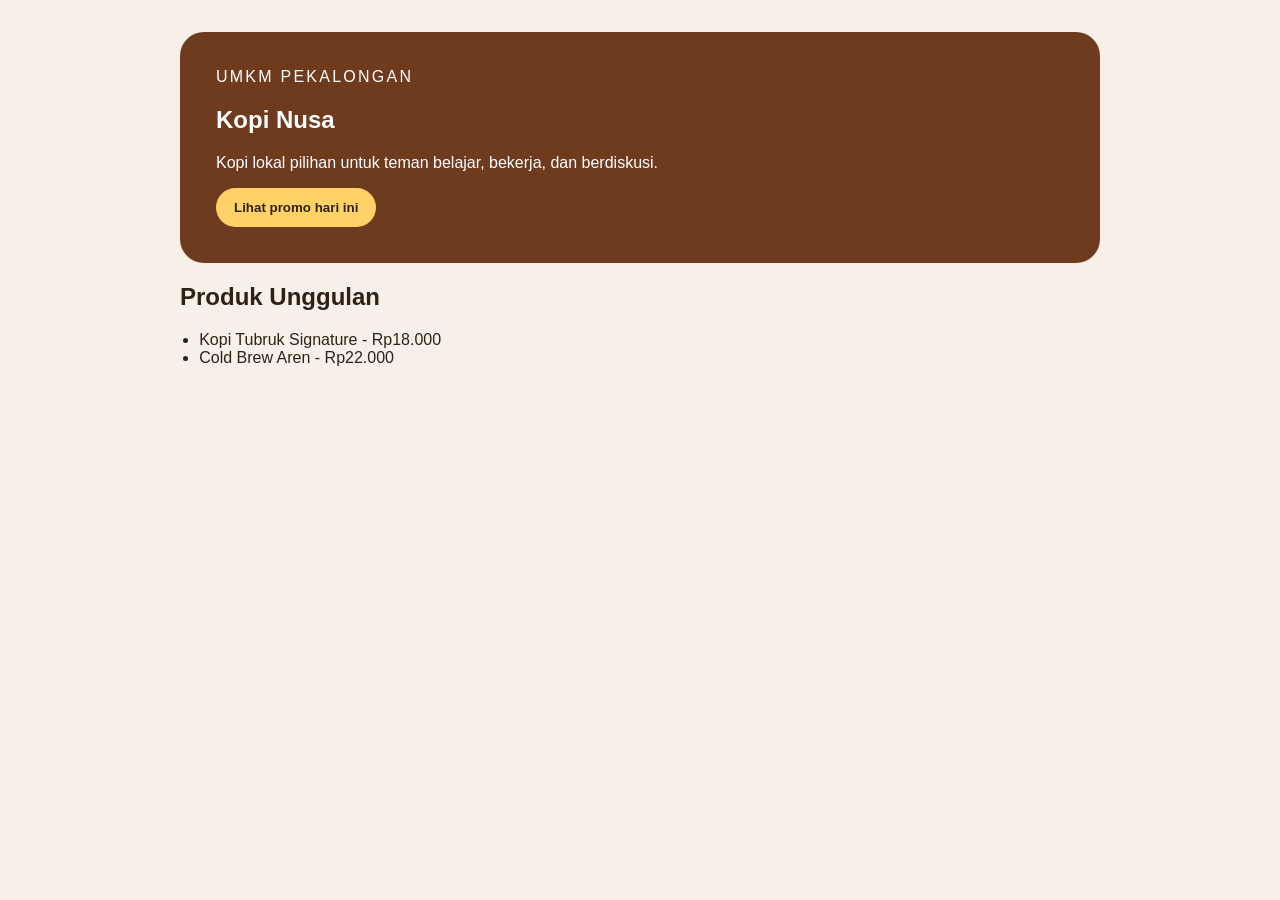
==== website-umkm/index.html @ 7d876701 "feat: buat landing page awal UMKM" ====
<!doctype html>
<html lang="id">
  <head>
    <meta charset="utf-8" />
    <meta name="viewport" content="width=device-width, initial-scale=1" />
    <title>Kopi Nusa - Website UMKM</title>
    <link rel="stylesheet" href="css/style.css" />
  </head>
  <body>
    <main class="page">
      <section class="hero">
        <p class="eyebrow">UMKM Pekalongan</p>
        <h1>Kopi Nusa</h1>
        <p>Kopi lokal pilihan untuk teman belajar, bekerja, dan berdiskusi.</p>
        <button id="promoButton" type="button">Lihat promo hari ini</button>
      </section>

      <section aria-labelledby="produk-title">
        <h2 id="produk-title">Produk Unggulan</h2>
        <ul class="products">
          <li>Kopi Tubruk Signature - Rp18.000</li>
          <li>Cold Brew Aren - Rp22.000</li>
        </ul>
      </section>
    </main>
    <script src="js/script.js"></script>
  </body>
</html>
---- website-umkm/css/style.css ----
body {
  margin: 0;
  color: #2f2118;
  background: #f6f0e8;
  font-family: Arial, sans-serif;
}

.page {
  max-width: 920px;
  margin: 0 auto;
  padding: 32px 20px;
}

.hero {
  padding: 36px;
  color: white;
  background: #6f3b1f;
  border-radius: 24px;
}

.eyebrow {
  margin: 0 0 8px;
  letter-spacing: 0.14em;
  text-transform: uppercase;
}

.products {
  padding-left: 1.2rem;
}

button {
  padding: 12px 18px;
  color: #2f2118;
  font-weight: 700;
  cursor: pointer;
  background: #ffd166;
  border: 0;
  border-radius: 999px;
}
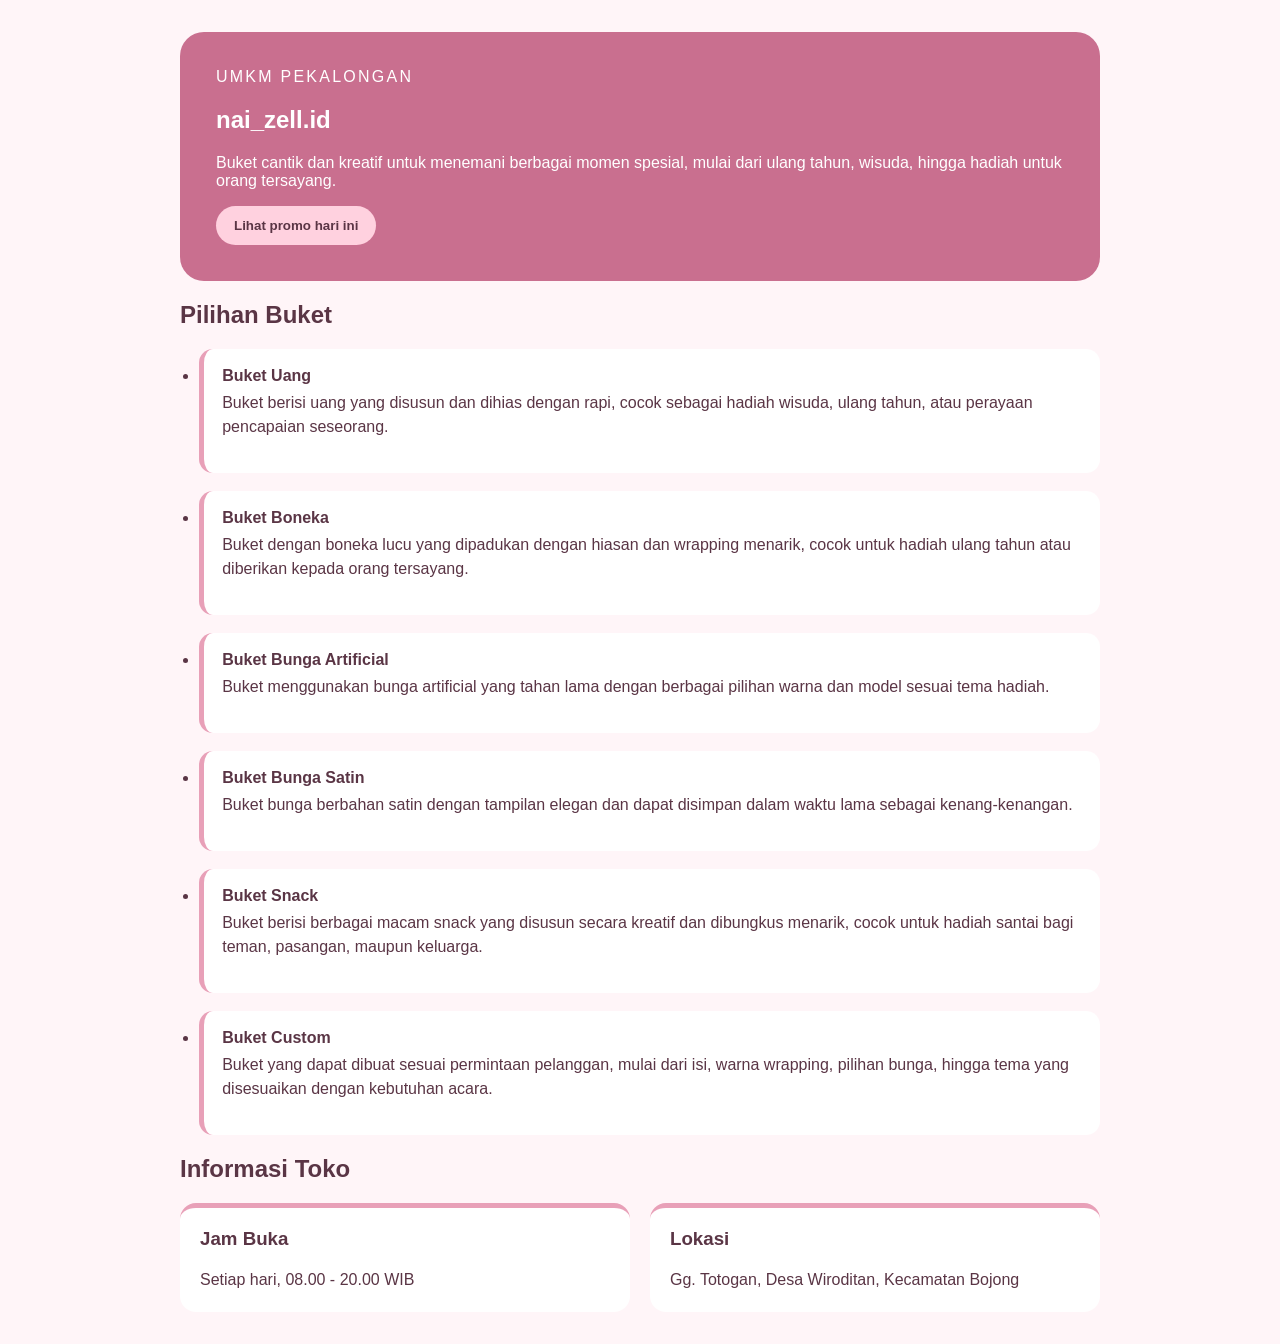
==== commit 01652966: "feat: tambah informasi lokasi UMKM" ====
--- a/website-umkm/index.html
+++ b/website-umkm/index.html
@@ -3,26 +3,96 @@
   <head>
     <meta charset="utf-8" />
     <meta name="viewport" content="width=device-width, initial-scale=1" />
-    <title>Kopi Nusa - Website UMKM</title>
+    <title>nai_zell.id - Buket & Hampers</title>
     <link rel="stylesheet" href="css/style.css" />
   </head>
   <body>
     <main class="page">
       <section class="hero">
         <p class="eyebrow">UMKM Pekalongan</p>
-        <h1>Kopi Nusa</h1>
-        <p>Kopi lokal pilihan untuk teman belajar, bekerja, dan berdiskusi.</p>
+        <h1>nai_zell.id</h1>
+        <p>
+          Buket cantik dan kreatif untuk menemani berbagai momen spesial,
+          mulai dari ulang tahun, wisuda, hingga hadiah untuk orang tersayang.
+        </p>
         <button id="promoButton" type="button">Lihat promo hari ini</button>
       </section>
 
       <section aria-labelledby="produk-title">
-        <h2 id="produk-title">Produk Unggulan</h2>
+        <h2 id="produk-title">Pilihan Buket</h2>
+
         <ul class="products">
-          <li>Kopi Tubruk Signature - Rp18.000</li>
-          <li>Cold Brew Aren - Rp22.000</li>
+          <li>
+            <strong>Buket Uang</strong>
+            <p>
+              Buket berisi uang yang disusun dan dihias dengan rapi,
+              cocok sebagai hadiah wisuda, ulang tahun, atau perayaan
+              pencapaian seseorang.
+            </p>
+          </li>
+
+          <li>
+            <strong>Buket Boneka</strong>
+            <p>
+              Buket dengan boneka lucu yang dipadukan dengan hiasan dan
+              wrapping menarik, cocok untuk hadiah ulang tahun atau
+              diberikan kepada orang tersayang.
+            </p>
+          </li>
+
+          <li>
+            <strong>Buket Bunga Artificial</strong>
+            <p>
+              Buket menggunakan bunga artificial yang tahan lama dengan
+              berbagai pilihan warna dan model sesuai tema hadiah.
+            </p>
+          </li>
+
+          <li>
+            <strong>Buket Bunga Satin</strong>
+            <p>
+              Buket bunga berbahan satin dengan tampilan elegan dan
+              dapat disimpan dalam waktu lama sebagai kenang-kenangan.
+            </p>
+          </li>
+
+          <li>
+            <strong>Buket Snack</strong>
+            <p>
+              Buket berisi berbagai macam snack yang disusun secara
+              kreatif dan dibungkus menarik, cocok untuk hadiah santai
+              bagi teman, pasangan, maupun keluarga.
+            </p>
+          </li>
+
+          <li>
+            <strong>Buket Custom</strong>
+            <p>
+              Buket yang dapat dibuat sesuai permintaan pelanggan,
+              mulai dari isi, warna wrapping, pilihan bunga, hingga
+              tema yang disesuaikan dengan kebutuhan acara.
+            </p>
+          </li>
         </ul>
       </section>
+
+      <section aria-labelledby="info-title">
+        <h2 id="info-title">Informasi Toko</h2>
+
+        <div class="store-info">
+          <div>
+            <h3>Jam Buka</h3>
+            <p>Setiap hari, 08.00 - 20.00 WIB</p>
+          </div>
+
+          <div>
+            <h3>Lokasi</h3>
+            <p>Gg. Totogan, Desa Wiroditan, Kecamatan Bojong</p>
+          </div>
+        </div>
+      </section>
     </main>
+
     <script src="js/script.js"></script>
   </body>
 </html>
--- a/website-umkm/css/style.css
+++ b/website-umkm/css/style.css
@@ -1,7 +1,7 @@
 body {
   margin: 0;
-  color: #2f2118;
-  background: #f6f0e8;
+  color: #5a3545;
+  background: #fff5f8;
   font-family: Arial, sans-serif;
 }
 
@@ -14,7 +14,7 @@
 .hero {
   padding: 36px;
   color: white;
-  background: #6f3b1f;
+  background: #c96f8f;
   border-radius: 24px;
 }
 
@@ -28,12 +28,64 @@
   padding-left: 1.2rem;
 }
 
+.products li {
+  margin-bottom: 18px;
+  padding: 18px;
+  background: #ffffff;
+  border-left: 5px solid #e8a0b8;
+  border-radius: 14px;
+}
+
+.products p {
+  margin-top: 6px;
+  line-height: 1.5;
+}
+
 button {
   padding: 12px 18px;
-  color: #2f2118;
+  color: #5a3545;
   font-weight: 700;
   cursor: pointer;
-  background: #ffd166;
+  background: #ffd1df;
   border: 0;
   border-radius: 999px;
+}
+
+button:hover {
+  background: #f2a9bf;
+}
+
+/* Informasi toko */
+.store-info {
+  display: grid;
+  grid-template-columns: 1fr 1fr;
+  gap: 20px;
+  margin-top: 20px;
+}
+
+.store-info div {
+  padding: 20px;
+  background: #ffffff;
+  border-top: 5px solid #e8a0b8;
+  border-radius: 16px;
+}
+
+.store-info h3 {
+  margin-top: 0;
+}
+
+.store-info p {
+  margin-bottom: 0;
+  line-height: 1.5;
+}
+
+/* Tampilan untuk HP */
+@media (max-width: 600px) {
+  .store-info {
+    grid-template-columns: 1fr;
+  }
+
+  .hero {
+    padding: 28px;
+  }
 }
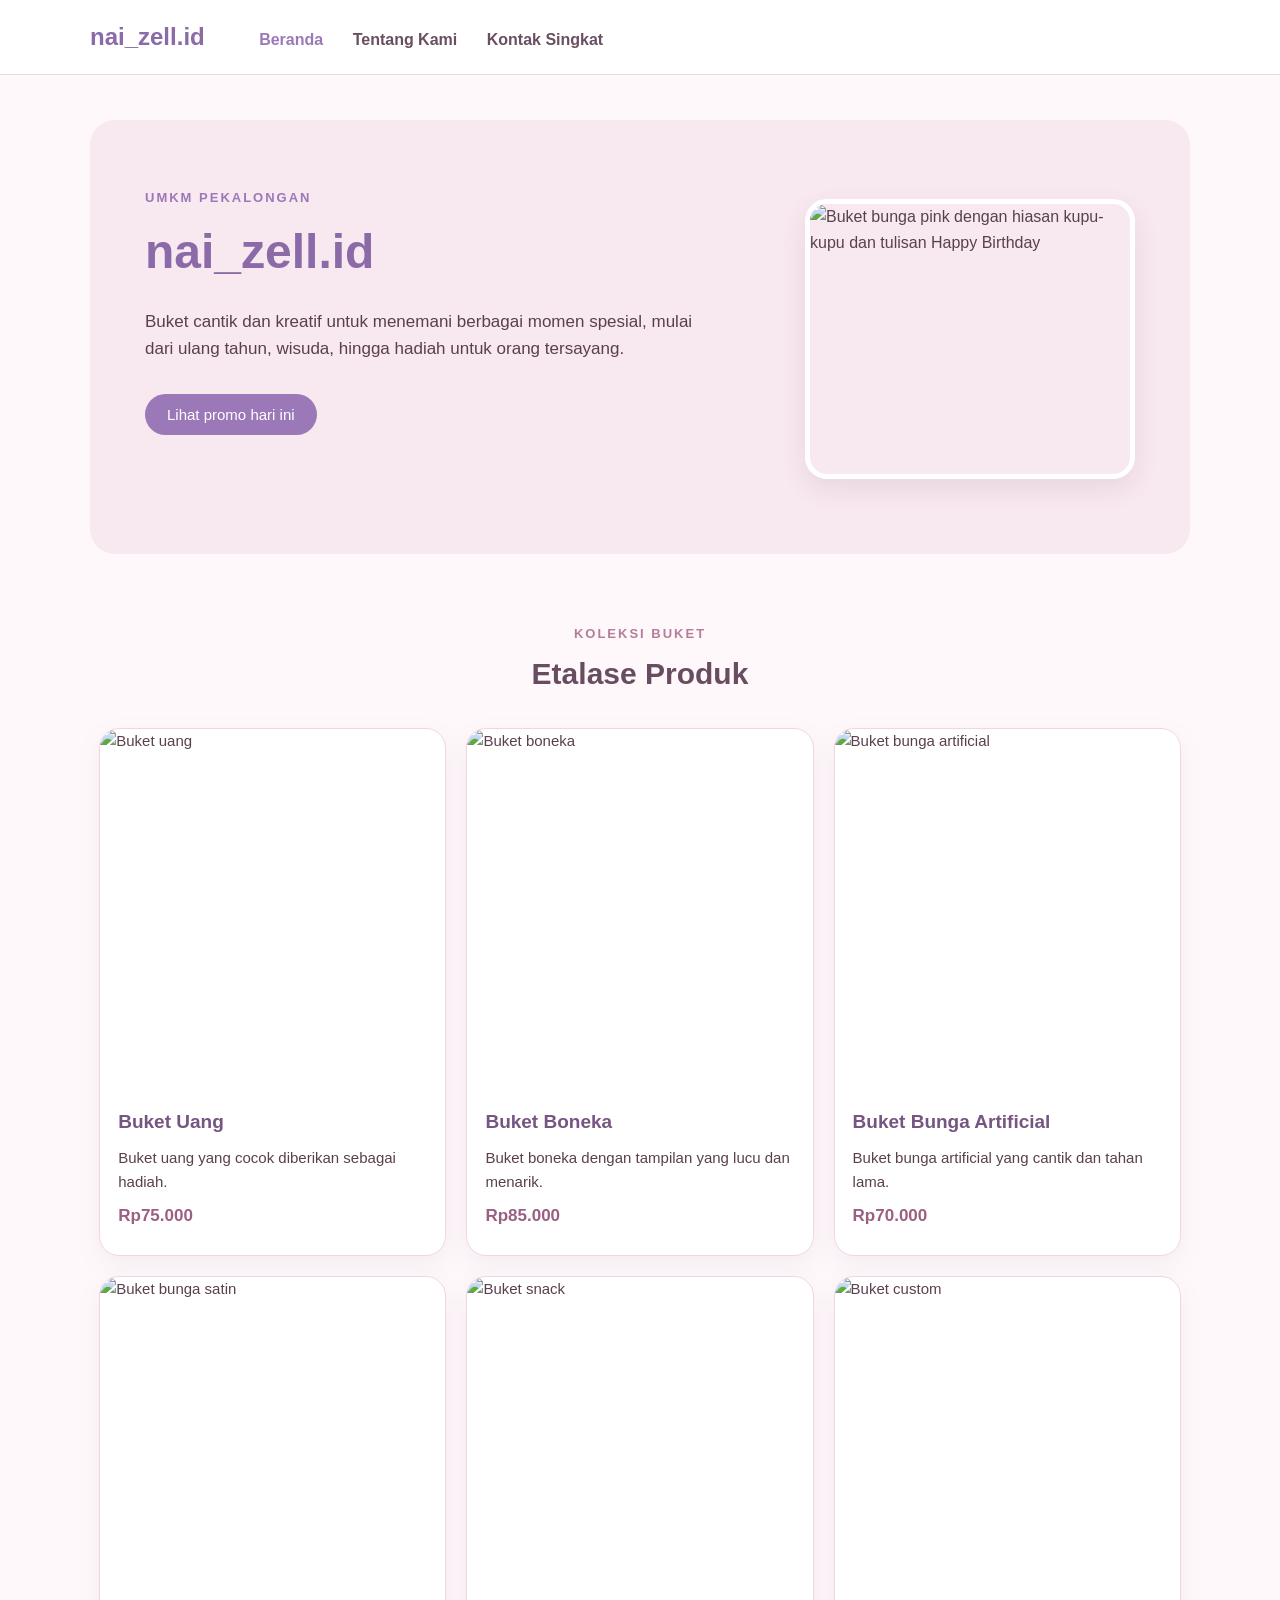
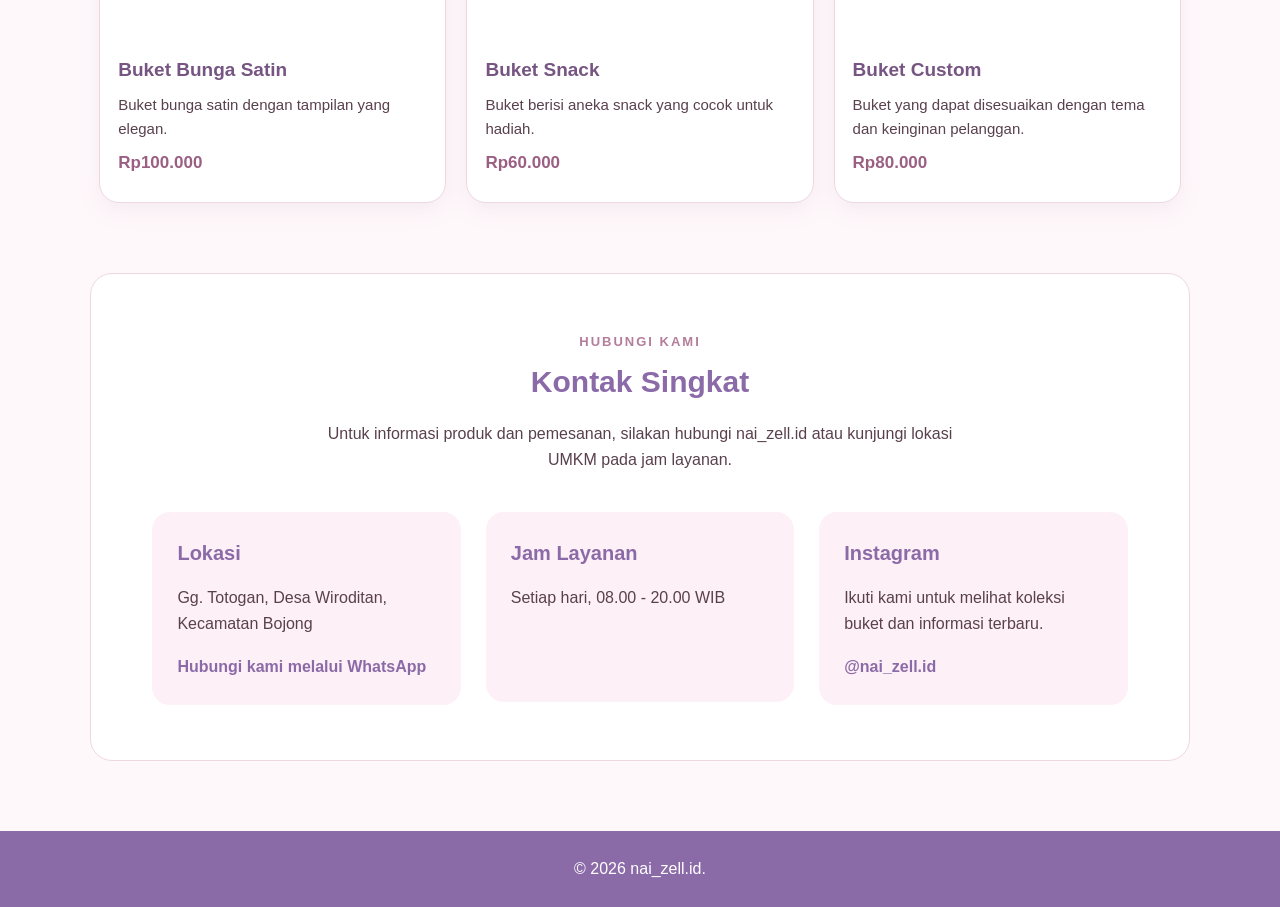
==== commit 13de1f4a: "Tugas Mandiri Revisi" ====
--- a/website-umkm/index.html
+++ b/website-umkm/index.html
@@ -1,98 +1,340 @@
 <!doctype html>
 <html lang="id">
-  <head>
-    <meta charset="utf-8" />
-    <meta name="viewport" content="width=device-width, initial-scale=1" />
-    <title>nai_zell.id - Buket & Hampers</title>
-    <link rel="stylesheet" href="css/style.css" />
-  </head>
-  <body>
-    <main class="page">
-      <section class="hero">
-        <p class="eyebrow">UMKM Pekalongan</p>
-        <h1>nai_zell.id</h1>
+
+<head>
+  <meta charset="utf-8">
+  <meta name="viewport" content="width=device-width, initial-scale=1">
+
+  <title>nai_zell.id - Buket & Hampers</title>
+
+  <link rel="stylesheet" href="css/style.css">
+</head>
+
+<body>
+
+  <!-- Skip Link -->
+  <a class="skip-link" href="#konten">
+    Lewati ke konten utama
+  </a>
+
+
+  <!-- Header dan Navigasi -->
+  <header class="site-header">
+    <div class="header-inner">
+
+      <a class="brand" href="index.html">
+        nai_zell.id
+      </a>
+
+      <nav aria-label="Navigasi utama">
+        <a aria-current="page" href="index.html">
+          Beranda
+        </a>
+
+        <a href="tentang.html">
+          Tentang Kami
+        </a>
+
+        <a href="#kontak-singkat">
+          Kontak Singkat
+        </a>
+      </nav>
+
+    </div>
+  </header>
+
+
+  <main id="konten">
+
+    <!-- Hero -->
+    <section class="hero" aria-labelledby="hero-title">
+
+      <p class="eyebrow">
+        UMKM PEKALONGAN
+      </p>
+
+      <h1 id="hero-title">
+        nai_zell.id
+      </h1>
+
+      <p>
+        Buket cantik dan kreatif untuk menemani berbagai momen spesial,
+        mulai dari ulang tahun, wisuda, hingga hadiah untuk orang tersayang.
+      </p>
+
+      <button id="promoButton" type="button">
+        Lihat promo hari ini
+      </button>
+
+      <img
+        src="../assets/images/buket-utama.jpg"
+        alt="Buket bunga pink dengan hiasan kupu-kupu dan tulisan Happy Birthday">
+
+    </section>
+
+
+    <!-- Etalase Produk -->
+    <section class="etalase" aria-labelledby="etalase-title">
+
+      <p class="etalase-label">
+        KOLEKSI BUKET
+      </p>
+
+      <h2 id="etalase-title">
+        Etalase Produk
+      </h2>
+
+      <div class="etalase-list">
+
+        <!-- Buket Uang -->
+        <article class="etalase-item">
+
+          <img
+            src="../assets/images/buket-uang.jpg"
+            alt="Buket uang">
+
+          <div class="etalase-info">
+
+            <h3>
+              Buket Uang
+            </h3>
+
+            <p>
+              Buket uang yang cocok diberikan sebagai hadiah.
+            </p>
+
+            <p class="price">
+              Rp75.000
+            </p>
+
+          </div>
+
+        </article>
+
+
+        <!-- Buket Boneka -->
+        <article class="etalase-item">
+
+          <img
+            src="../assets/images/buket-boneka.jpg"
+            alt="Buket boneka">
+
+          <div class="etalase-info">
+
+            <h3>
+              Buket Boneka
+            </h3>
+
+            <p>
+              Buket boneka dengan tampilan yang lucu dan menarik.
+            </p>
+
+            <p class="price">
+              Rp85.000
+            </p>
+
+          </div>
+
+        </article>
+
+
+        <!-- Buket Artificial -->
+        <article class="etalase-item">
+
+          <img
+            src="../assets/images/buket-artificial.jpg"
+            alt="Buket bunga artificial">
+
+          <div class="etalase-info">
+
+            <h3>
+              Buket Bunga Artificial
+            </h3>
+
+            <p>
+              Buket bunga artificial yang cantik dan tahan lama.
+            </p>
+
+            <p class="price">
+              Rp70.000
+            </p>
+
+          </div>
+
+        </article>
+
+
+        <!-- Buket Satin -->
+        <article class="etalase-item">
+
+          <img
+            src="../assets/images/buket-satin.jpg"
+            alt="Buket bunga satin">
+
+          <div class="etalase-info">
+
+            <h3>
+              Buket Bunga Satin
+            </h3>
+
+            <p>
+              Buket bunga satin dengan tampilan yang elegan.
+            </p>
+
+            <p class="price">
+              Rp100.000
+            </p>
+
+          </div>
+
+        </article>
+
+
+        <!-- Buket Snack -->
+        <article class="etalase-item">
+
+          <img
+            src="../assets/images/buket-snack.jpg"
+            alt="Buket snack">
+
+          <div class="etalase-info">
+
+            <h3>
+              Buket Snack
+            </h3>
+
+            <p>
+              Buket berisi aneka snack yang cocok untuk hadiah.
+            </p>
+
+            <p class="price">
+              Rp60.000
+            </p>
+
+          </div>
+
+        </article>
+
+
+        <!-- Buket Custom -->
+        <article class="etalase-item">
+
+          <img
+            src="../assets/images/buket-custom.jpg"
+            alt="Buket custom">
+
+          <div class="etalase-info">
+
+            <h3>
+              Buket Custom
+            </h3>
+
+            <p>
+              Buket yang dapat disesuaikan dengan tema dan keinginan pelanggan.
+            </p>
+
+            <p class="price">
+              Rp80.000
+            </p>
+
+          </div>
+
+        </article>
+
+      </div>
+
+    </section>
+
+
+    <!-- Kontak Singkat -->
+    <section id="kontak-singkat" aria-labelledby="kontak-title">
+
+      <p class="contact-label">
+        HUBUNGI KAMI
+      </p>
+
+      <h2 id="kontak-title">
+        Kontak Singkat
+      </h2>
+
+      <p>
+        Untuk informasi produk dan pemesanan, silakan hubungi nai_zell.id
+        atau kunjungi lokasi UMKM pada jam layanan.
+      </p>
+
+
+      <!-- Lokasi -->
+      <article>
+
+        <h3>
+          Lokasi
+        </h3>
+
         <p>
-          Buket cantik dan kreatif untuk menemani berbagai momen spesial,
-          mulai dari ulang tahun, wisuda, hingga hadiah untuk orang tersayang.
+          Gg. Totogan, Desa Wiroditan, Kecamatan Bojong
         </p>
-        <button id="promoButton" type="button">Lihat promo hari ini</button>
-      </section>
-
-      <section aria-labelledby="produk-title">
-        <h2 id="produk-title">Pilihan Buket</h2>
-
-        <ul class="products">
-          <li>
-            <strong>Buket Uang</strong>
-            <p>
-              Buket berisi uang yang disusun dan dihias dengan rapi,
-              cocok sebagai hadiah wisuda, ulang tahun, atau perayaan
-              pencapaian seseorang.
-            </p>
-          </li>
-
-          <li>
-            <strong>Buket Boneka</strong>
-            <p>
-              Buket dengan boneka lucu yang dipadukan dengan hiasan dan
-              wrapping menarik, cocok untuk hadiah ulang tahun atau
-              diberikan kepada orang tersayang.
-            </p>
-          </li>
-
-          <li>
-            <strong>Buket Bunga Artificial</strong>
-            <p>
-              Buket menggunakan bunga artificial yang tahan lama dengan
-              berbagai pilihan warna dan model sesuai tema hadiah.
-            </p>
-          </li>
-
-          <li>
-            <strong>Buket Bunga Satin</strong>
-            <p>
-              Buket bunga berbahan satin dengan tampilan elegan dan
-              dapat disimpan dalam waktu lama sebagai kenang-kenangan.
-            </p>
-          </li>
-
-          <li>
-            <strong>Buket Snack</strong>
-            <p>
-              Buket berisi berbagai macam snack yang disusun secara
-              kreatif dan dibungkus menarik, cocok untuk hadiah santai
-              bagi teman, pasangan, maupun keluarga.
-            </p>
-          </li>
-
-          <li>
-            <strong>Buket Custom</strong>
-            <p>
-              Buket yang dapat dibuat sesuai permintaan pelanggan,
-              mulai dari isi, warna wrapping, pilihan bunga, hingga
-              tema yang disesuaikan dengan kebutuhan acara.
-            </p>
-          </li>
-        </ul>
-      </section>
-
-      <section aria-labelledby="info-title">
-        <h2 id="info-title">Informasi Toko</h2>
-
-        <div class="store-info">
-          <div>
-            <h3>Jam Buka</h3>
-            <p>Setiap hari, 08.00 - 20.00 WIB</p>
-          </div>
-
-          <div>
-            <h3>Lokasi</h3>
-            <p>Gg. Totogan, Desa Wiroditan, Kecamatan Bojong</p>
-          </div>
-        </div>
-      </section>
-    </main>
-
-    <script src="js/script.js"></script>
-  </body>
+
+        <a
+          href="https://wa.me/6281234567890"
+          target="_blank"
+          rel="noopener">
+          Hubungi kami melalui WhatsApp
+        </a>
+
+      </article>
+
+
+      <!-- Jam Layanan -->
+      <article>
+
+        <h3>
+          Jam Layanan
+        </h3>
+
+        <p>
+          Setiap hari, 08.00 - 20.00 WIB
+        </p>
+
+      </article>
+
+
+      <!-- Instagram -->
+      <article>
+
+        <h3>
+          Instagram
+        </h3>
+
+        <p>
+          Ikuti kami untuk melihat koleksi buket dan informasi terbaru.
+        </p>
+
+        <a
+          href="https://www.instagram.com/nai_zell.id/"
+          target="_blank"
+          rel="noopener">
+          @nai_zell.id
+        </a>
+
+      </article>
+
+    </section>
+
+  </main>
+
+
+  <!-- Footer -->
+  <footer class="site-footer">
+
+    <p>
+      &copy; 2026 nai_zell.id.
+    </p>
+
+  </footer>
+
+
+  <script src="js/script.js"></script>
+
+</body>
+
 </html>
--- a/website-umkm/css/style.css
+++ b/website-umkm/css/style.css
@@ -1,91 +1,498 @@
-body {
-  margin: 0;
-  color: #5a3545;
-  background: #fff5f8;
-  font-family: Arial, sans-serif;
-}
-
-.page {
-  max-width: 920px;
-  margin: 0 auto;
-  padding: 32px 20px;
-}
-
-.hero {
-  padding: 36px;
-  color: white;
-  background: #c96f8f;
-  border-radius: 24px;
-}
-
-.eyebrow {
-  margin: 0 0 8px;
-  letter-spacing: 0.14em;
-  text-transform: uppercase;
-}
-
-.products {
-  padding-left: 1.2rem;
-}
-
-.products li {
-  margin-bottom: 18px;
-  padding: 18px;
-  background: #ffffff;
-  border-left: 5px solid #e8a0b8;
-  border-radius: 14px;
-}
-
-.products p {
-  margin-top: 6px;
-  line-height: 1.5;
-}
-
-button {
-  padding: 12px 18px;
-  color: #5a3545;
-  font-weight: 700;
-  cursor: pointer;
-  background: #ffd1df;
-  border: 0;
-  border-radius: 999px;
-}
-
-button:hover {
-  background: #f2a9bf;
-}
-
-/* Informasi toko */
-.store-info {
-  display: grid;
-  grid-template-columns: 1fr 1fr;
-  gap: 20px;
-  margin-top: 20px;
-}
-
-.store-info div {
-  padding: 20px;
-  background: #ffffff;
-  border-top: 5px solid #e8a0b8;
-  border-radius: 16px;
-}
-
-.store-info h3 {
-  margin-top: 0;
-}
-
-.store-info p {
-  margin-bottom: 0;
-  line-height: 1.5;
-}
-
-/* Tampilan untuk HP */
-@media (max-width: 600px) {
-  .store-info {
-    grid-template-columns: 1fr;
-  }
-
-  .hero {
-    padding: 28px;
-  }
+* { 
+  box-sizing: border-box; 
+} 
+ 
+html { 
+  scroll-behavior: smooth; 
+} 
+ 
+body { 
+  margin: 0; 
+  font-family: Arial, sans-serif; 
+  background: #fff8fb; 
+  color: #59404d; 
+  line-height: 1.6; 
+} 
+ 
+img { 
+  max-width: 100%; 
+  display: block; 
+} 
+ 
+a { 
+  color: inherit; 
+} 
+ 
+.skip-link { 
+  position: absolute; 
+  top: -50px; 
+  left: 15px; 
+  padding: 10px 16px; 
+  background: #8b6aa8; 
+  color: white; 
+  text-decoration: none; 
+  border-radius: 0 0 8px 8px; 
+  z-index: 100; 
+} 
+ 
+.skip-link:focus { 
+  top: 0; 
+} 
+ 
+.site-header { 
+  background: white; 
+  border-bottom: 1px solid #efd7e2; 
+  padding: 18px 0; 
+} 
+ 
+.header-inner { 
+  width: 90%; 
+  max-width: 1100px; 
+  margin: 0 auto; 
+} 
+ 
+.brand { 
+  display: inline-block; 
+  font-size: 24px; 
+  font-weight: bold; 
+  color: #8b6aa8; 
+  text-decoration: none; 
+  margin-right: 50px; 
+} 
+ 
+nav { 
+  display: inline-block; 
+} 
+ 
+nav a { 
+  display: inline-block; 
+  margin-right: 25px; 
+  color: #694f62; 
+  text-decoration: none; 
+  font-weight: 600; 
+} 
+ 
+nav a:hover, 
+nav a[aria-current="page"] { 
+  color: #9b78b8; 
+} 
+ 
+nav a:focus, 
+.brand:focus { 
+  outline: 3px solid #e8a8c5; 
+  outline-offset: 4px; 
+} 
+ 
+main { 
+  width: 90%; 
+  max-width: 1100px; 
+  margin: 0 auto; 
+} 
+ 
+section { 
+  margin-bottom: 70px; 
+} 
+ 
+h1, 
+h2, 
+h3 { 
+  color: #684d61; 
+} 
+ 
+h2 { 
+  font-size: 30px; 
+  margin-bottom: 25px; 
+} 
+ 
+.hero { 
+  margin-top: 45px; 
+  padding: 55px; 
+  background: #f8e8f0; 
+  border-radius: 25px; 
+  min-height: 390px; 
+} 
+ 
+.hero::after { 
+  content: ""; 
+  display: block; 
+  clear: both; 
+} 
+ 
+.hero > p:not(.eyebrow) { 
+  max-width: 560px; 
+  font-size: 17px; 
+} 
+ 
+.eyebrow { 
+  margin-bottom: 5px; 
+  color: #9b78b8; 
+  font-size: 13px; 
+  font-weight: bold; 
+  letter-spacing: 2px; 
+} 
+ 
+.hero h1 { 
+  margin-top: 5px; 
+  margin-bottom: 15px; 
+  font-size: 48px; 
+  color: #8b6aa8; 
+} 
+ 
+.hero img { 
+  float: right; 
+  width: 330px; 
+  height: 280px; 
+  object-fit: cover; 
+  margin: -180px 0 20px 40px; 
+  border-radius: 22px; 
+  border: 5px solid white; 
+  box-shadow: 0 10px 25px rgba(130, 90, 110, 0.12); 
+} 
+ 
+#promoButton { 
+  margin-top: 15px; 
+  padding: 12px 22px; 
+  border: none; 
+  border-radius: 25px; 
+  background: #9b78b8; 
+  color: white; 
+  font-size: 15px; 
+  cursor: pointer; 
+} 
+ 
+#promoButton:hover { 
+  background: #80609b; 
+} 
+ 
+#promoButton:focus { 
+  outline: 3px solid #e8a8c5; 
+  outline-offset: 3px; 
+} 
+ 
+.etalase { 
+  margin-bottom: 70px; 
+  text-align: center; 
+} 
+ 
+.etalase-label { 
+  margin-bottom: 5px; 
+  color: #b47d9b; 
+  font-size: 13px; 
+  font-weight: bold; 
+  letter-spacing: 2px; 
+} 
+ 
+.etalase h2 { 
+  margin-top: 5px; 
+  margin-bottom: 30px; 
+} 
+ 
+.etalase-list { 
+  margin: -10px; 
+  font-size: 0; 
+  text-align: center; 
+} 
+ 
+.etalase-item { 
+  display: inline-block; 
+  vertical-align: top; 
+  width: 31%; 
+  margin: 10px; 
+  overflow: hidden; 
+  background: white; 
+  border: 1px solid #efd7e2; 
+  border-radius: 20px; 
+  box-shadow: 0 8px 25px rgba(130, 90, 110, 0.08); 
+  font-size: 15px; 
+  text-align: left; 
+} 
+ 
+.etalase-item img { 
+  width: 100%; 
+  height: 360px; 
+  object-fit: cover; 
+} 
+ 
+.etalase-info { 
+  padding: 18px; 
+} 
+ 
+.etalase-info h3 { 
+  margin-top: 0; 
+  margin-bottom: 8px; 
+  color: #765582; 
+  font-size: 19px; 
+} 
+ 
+.etalase-info p { 
+  margin-top: 5px; 
+  margin-bottom: 8px; 
+} 
+ 
+.price { 
+  color: #9b5f83; 
+  font-weight: bold; 
+  font-size: 17px; 
+} 
+ 
+.product-list { 
+  font-size: 0; 
+  margin: -10px; 
+} 
+ 
+.product-card { 
+  display: inline-block; 
+  vertical-align: top; 
+  width: 46%; 
+  margin: 10px 1.5%; 
+  padding: 25px; 
+  background: white; 
+  border: 1px solid #efd7e2; 
+  border-radius: 18px; 
+  box-shadow: 0 6px 20px rgba(130, 90, 110, 0.06); 
+  font-size: 15px; 
+} 
+ 
+.product-card h3 { 
+  margin-top: 0; 
+  color: #8b6aa8; 
+} 
+ 
+.product-card p { 
+  margin-bottom: 0; 
+} 
+ 
+section[aria-labelledby="informasi-title"] { 
+  padding: 35px; 
+  background: #fdf0f6; 
+  border-radius: 20px; 
+} 
+ 
+section[aria-labelledby="informasi-title"] article { 
+  display: inline-block; 
+  vertical-align: top; 
+  width: 45%; 
+  margin-right: 4%; 
+} 
+ 
+section[aria-labelledby="informasi-title"] h3 { 
+  color: #8b6aa8; 
+  margin-bottom: 5px; 
+} 
+ 
+.site-footer { 
+  margin-top: 50px; 
+  padding: 25px; 
+  background: #8b6aa8; 
+  color: white; 
+  text-align: center; 
+} 
+ 
+.site-footer p { 
+  margin: 0; 
+} 
+ 
+.about-hero { 
+  padding: 70px 30px; 
+  text-align: center; 
+  background: #f8e8f0; 
+  border-radius: 25px; 
+  margin-top: 45px; 
+} 
+ 
+.about-label { 
+  margin-bottom: 8px; 
+  color: #b47d9b; 
+  font-size: 13px; 
+  font-weight: bold; 
+  letter-spacing: 2px; 
+} 
+ 
+.about-hero h1 { 
+  margin: 10px 0 15px; 
+  font-size: 42px; 
+  color: #8b6aa8; 
+} 
+ 
+.about-hero p:not(.about-label) { 
+  max-width: 650px; 
+  margin: 0 auto; 
+} 
+ 
+.about-story { 
+  padding: 20px 0; 
+} 
+ 
+.about-story::after { 
+  content: ""; 
+  display: block; 
+  clear: both; 
+} 
+ 
+.about-photo { 
+  float: left; 
+  width: 42%; 
+  margin-right: 6%; 
+} 
+ 
+.about-photo img { 
+  width: 100%; 
+  height: 330px; 
+  object-fit: cover; 
+  border-radius: 22px; 
+  border: 5px solid white; 
+  box-shadow: 0 10px 25px rgba(130, 90, 110, 0.1); 
+} 
+ 
+.about-text { 
+  float: left; 
+  width: 52%; 
+} 
+ 
+.about-text h2 { 
+  margin-top: 5px; 
+} 
+ 
+.about-values { 
+  text-align: center; 
+} 
+ 
+.about-values h2 { 
+  margin-top: 5px; 
+} 
+ 
+.value-list { 
+  font-size: 0; 
+  margin: -10px; 
+} 
+ 
+.value-card { 
+  display: inline-block; 
+  vertical-align: top; 
+  width: 30%; 
+  margin: 10px; 
+  padding: 25px 20px; 
+  background: white; 
+  border: 1px solid #efd7e2; 
+  border-radius: 18px; 
+  text-align: left; 
+  font-size: 15px; 
+} 
+ 
+.value-card span { 
+  color: #c58baa; 
+  font-size: 14px; 
+  font-weight: bold; 
+} 
+ 
+.value-card h3 { 
+  color: #8b6aa8; 
+  margin: 8px 0; 
+} 
+ 
+.about-products { 
+  text-align: center; 
+} 
+ 
+.about-products h2 { 
+  margin-top: 5px; 
+} 
+ 
+.product-tags { 
+  text-align: center; 
+} 
+ 
+.product-tags span { 
+  display: inline-block; 
+  margin: 6px; 
+  padding: 10px 17px; 
+  background: #f8e8f0; 
+  border: 1px solid #efd7e2; 
+  border-radius: 20px; 
+  color: #765582; 
+} 
+ 
+.about-location { 
+  text-align: center; 
+} 
+ 
+.location-box { 
+  padding: 40px; 
+  background: #fdf0f6; 
+  border-radius: 22px; 
+} 
+ 
+.location-box h2 { 
+  margin-top: 5px; 
+  color: #8b6aa8; 
+} 
+ 
+.location-box strong { 
+  color: #765582; 
+} 
+ 
+#kontak-singkat { 
+  margin-top: 50px; 
+  padding: 45px 35px; 
+  background: white; 
+  border: 1px solid #efd7e2; 
+  border-radius: 22px; 
+  text-align: center; 
+} 
+ 
+.contact-label { 
+  margin-bottom: 5px; 
+  color: #b47d9b; 
+  font-size: 13px; 
+  font-weight: bold; 
+  letter-spacing: 2px; 
+} 
+ 
+#kontak-singkat h2 { 
+  margin-top: 5px; 
+  margin-bottom: 15px; 
+  color: #8b6aa8; 
+} 
+ 
+#kontak-singkat > p:not(.contact-label) { 
+  max-width: 650px; 
+  margin: 0 auto 30px; 
+} 
+ 
+#kontak-singkat article { 
+  display: inline-block; 
+  vertical-align: top; 
+  width: 30%; 
+  min-height: 190px; 
+  margin: 10px 1%; 
+  padding: 25px; 
+  background: #fdf0f6; 
+  border-radius: 18px; 
+  text-align: left; 
+} 
+ 
+#kontak-singkat article h3 { 
+  margin-top: 0; 
+  margin-bottom: 15px; 
+  color: #8b6aa8; 
+  font-size: 20px; 
+} 
+ 
+#kontak-singkat article p { 
+  margin-bottom: 18px; 
+} 
+ 
+#kontak-singkat a { 
+  color: #8b6aa8; 
+  font-weight: bold; 
+  text-decoration: none; 
+} 
+ 
+#kontak-singkat a:hover { 
+  text-decoration: underline; 
+} 
+ 
+#kontak-singkat a:focus { 
+  outline: 3px solid #e8a8c5; 
+  outline-offset: 3px; 
 }
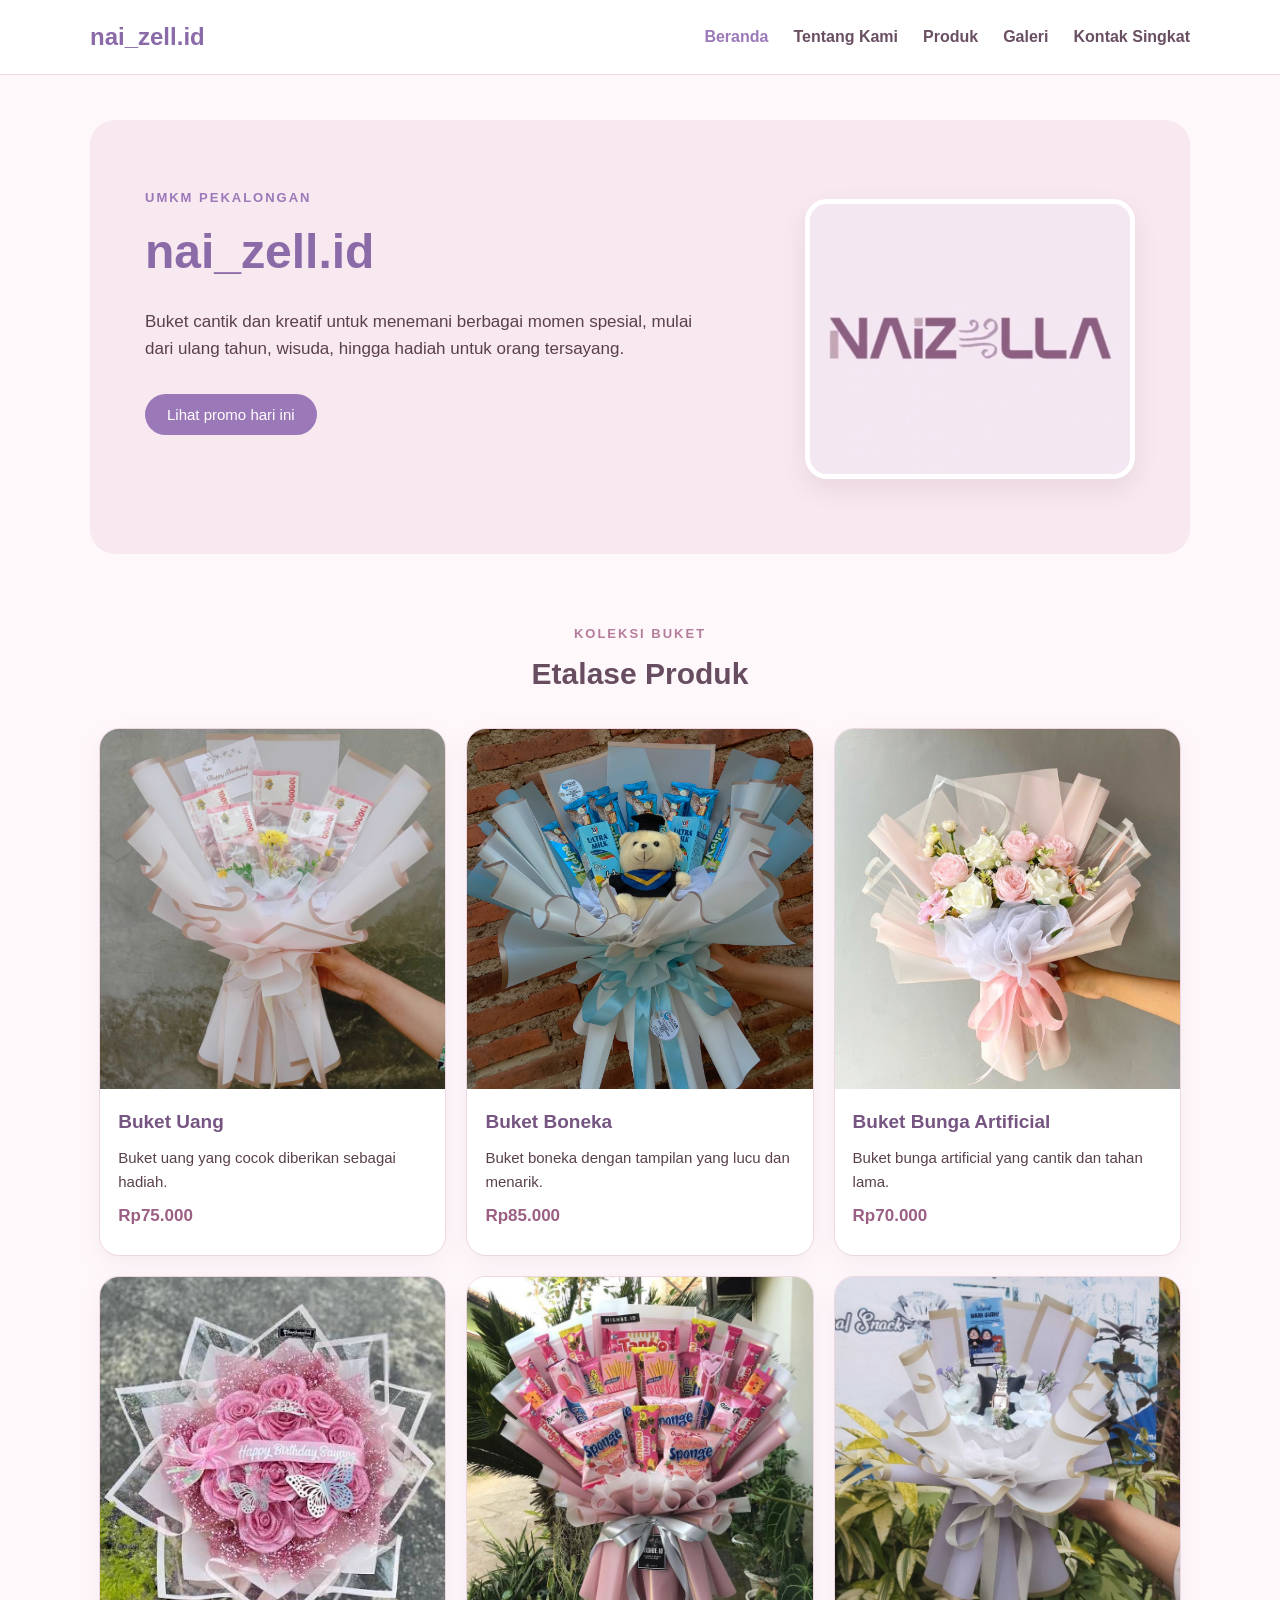
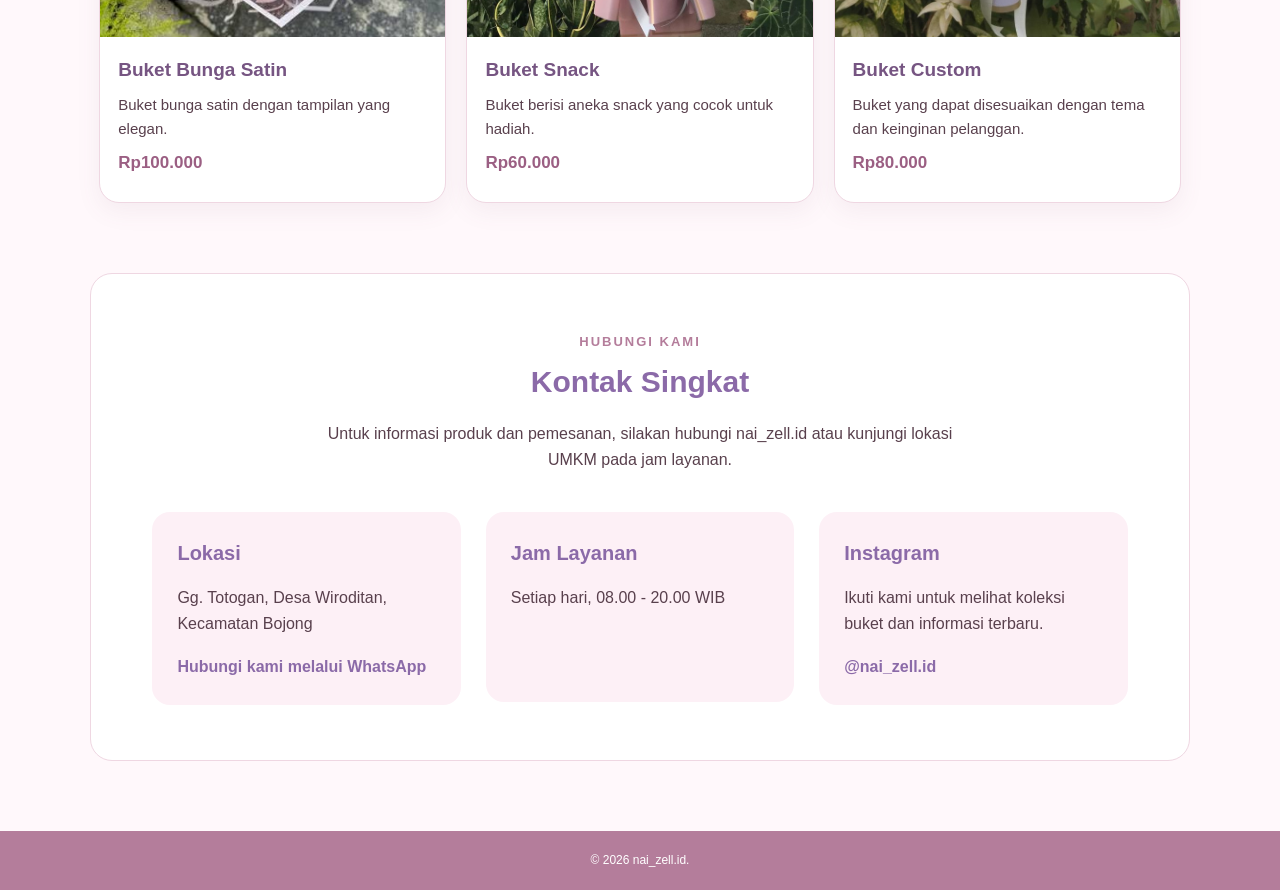
==== commit caa22162: "Tugas Mandiri p03" ====
--- a/website-umkm/index.html
+++ b/website-umkm/index.html
@@ -1,4 +1,5 @@
 <!doctype html>
+
 <html lang="id">
 
 <head>
@@ -13,326 +14,341 @@
 <body>
 
   <!-- Skip Link -->
+
   <a class="skip-link" href="#konten">
     Lewati ke konten utama
   </a>
 
-
   <!-- Header dan Navigasi -->
+
   <header class="site-header">
     <div class="header-inner">
 
-      <a class="brand" href="index.html">
-        nai_zell.id
-      </a>
-
-      <nav aria-label="Navigasi utama">
-        <a aria-current="page" href="index.html">
-          Beranda
-        </a>
-
-        <a href="tentang.html">
-          Tentang Kami
-        </a>
-
-        <a href="#kontak-singkat">
-          Kontak Singkat
-        </a>
-      </nav>
-
-    </div>
+  <a class="brand" href="index.html">
+    nai_zell.id
+  </a>
+
+  <nav aria-label="Navigasi utama">
+
+    <a aria-current="page" href="index.html">
+      Beranda
+    </a>
+
+    <a href="tentang.html">
+      Tentang Kami
+    </a>
+
+    <a href="produk.html">
+      Produk
+    </a>
+
+    <a href="galeri.html">
+      Galeri
+    </a>
+
+    <a href="#kontak-singkat">
+      Kontak Singkat
+    </a>
+
+  </nav>
+
+</div>
+
+
   </header>
 
-
   <main id="konten">
 
-    <!-- Hero -->
-    <section class="hero" aria-labelledby="hero-title">
-
-      <p class="eyebrow">
-        UMKM PEKALONGAN
-      </p>
-
-      <h1 id="hero-title">
-        nai_zell.id
-      </h1>
-
-      <p>
-        Buket cantik dan kreatif untuk menemani berbagai momen spesial,
-        mulai dari ulang tahun, wisuda, hingga hadiah untuk orang tersayang.
-      </p>
-
-      <button id="promoButton" type="button">
-        Lihat promo hari ini
-      </button>
-
-      <img
-        src="../assets/images/buket-utama.jpg"
-        alt="Buket bunga pink dengan hiasan kupu-kupu dan tulisan Happy Birthday">
-
-    </section>
-
-
-    <!-- Etalase Produk -->
-    <section class="etalase" aria-labelledby="etalase-title">
-
-      <p class="etalase-label">
-        KOLEKSI BUKET
-      </p>
-
-      <h2 id="etalase-title">
-        Etalase Produk
-      </h2>
-
-      <div class="etalase-list">
-
-        <!-- Buket Uang -->
-        <article class="etalase-item">
-
-          <img
-            src="../assets/images/buket-uang.jpg"
-            alt="Buket uang">
-
-          <div class="etalase-info">
-
-            <h3>
-              Buket Uang
-            </h3>
-
-            <p>
-              Buket uang yang cocok diberikan sebagai hadiah.
-            </p>
-
-            <p class="price">
-              Rp75.000
-            </p>
-
-          </div>
-
-        </article>
-
-
-        <!-- Buket Boneka -->
-        <article class="etalase-item">
-
-          <img
-            src="../assets/images/buket-boneka.jpg"
-            alt="Buket boneka">
-
-          <div class="etalase-info">
-
-            <h3>
-              Buket Boneka
-            </h3>
-
-            <p>
-              Buket boneka dengan tampilan yang lucu dan menarik.
-            </p>
-
-            <p class="price">
-              Rp85.000
-            </p>
-
-          </div>
-
-        </article>
-
-
-        <!-- Buket Artificial -->
-        <article class="etalase-item">
-
-          <img
-            src="../assets/images/buket-artificial.jpg"
-            alt="Buket bunga artificial">
-
-          <div class="etalase-info">
-
-            <h3>
-              Buket Bunga Artificial
-            </h3>
-
-            <p>
-              Buket bunga artificial yang cantik dan tahan lama.
-            </p>
-
-            <p class="price">
-              Rp70.000
-            </p>
-
-          </div>
-
-        </article>
-
-
-        <!-- Buket Satin -->
-        <article class="etalase-item">
-
-          <img
-            src="../assets/images/buket-satin.jpg"
-            alt="Buket bunga satin">
-
-          <div class="etalase-info">
-
-            <h3>
-              Buket Bunga Satin
-            </h3>
-
-            <p>
-              Buket bunga satin dengan tampilan yang elegan.
-            </p>
-
-            <p class="price">
-              Rp100.000
-            </p>
-
-          </div>
-
-        </article>
-
-
-        <!-- Buket Snack -->
-        <article class="etalase-item">
-
-          <img
-            src="../assets/images/buket-snack.jpg"
-            alt="Buket snack">
-
-          <div class="etalase-info">
-
-            <h3>
-              Buket Snack
-            </h3>
-
-            <p>
-              Buket berisi aneka snack yang cocok untuk hadiah.
-            </p>
-
-            <p class="price">
-              Rp60.000
-            </p>
-
-          </div>
-
-        </article>
-
-
-        <!-- Buket Custom -->
-        <article class="etalase-item">
-
-          <img
-            src="../assets/images/buket-custom.jpg"
-            alt="Buket custom">
-
-          <div class="etalase-info">
-
-            <h3>
-              Buket Custom
-            </h3>
-
-            <p>
-              Buket yang dapat disesuaikan dengan tema dan keinginan pelanggan.
-            </p>
-
-            <p class="price">
-              Rp80.000
-            </p>
-
-          </div>
-
-        </article>
-
-      </div>
-
-    </section>
-
-
-    <!-- Kontak Singkat -->
-    <section id="kontak-singkat" aria-labelledby="kontak-title">
-
-      <p class="contact-label">
-        HUBUNGI KAMI
-      </p>
-
-      <h2 id="kontak-title">
-        Kontak Singkat
-      </h2>
-
-      <p>
-        Untuk informasi produk dan pemesanan, silakan hubungi nai_zell.id
-        atau kunjungi lokasi UMKM pada jam layanan.
-      </p>
-
-
-      <!-- Lokasi -->
-      <article>
-
-        <h3>
-          Lokasi
-        </h3>
-
-        <p>
-          Gg. Totogan, Desa Wiroditan, Kecamatan Bojong
-        </p>
-
-        <a
-          href="https://wa.me/6281234567890"
-          target="_blank"
-          rel="noopener">
-          Hubungi kami melalui WhatsApp
-        </a>
-
-      </article>
-
-
-      <!-- Jam Layanan -->
-      <article>
-
-        <h3>
-          Jam Layanan
-        </h3>
-
-        <p>
-          Setiap hari, 08.00 - 20.00 WIB
-        </p>
-
-      </article>
-
-
-      <!-- Instagram -->
-      <article>
-
-        <h3>
-          Instagram
-        </h3>
-
-        <p>
-          Ikuti kami untuk melihat koleksi buket dan informasi terbaru.
-        </p>
-
-        <a
-          href="https://www.instagram.com/nai_zell.id/"
-          target="_blank"
-          rel="noopener">
-          @nai_zell.id
-        </a>
-
-      </article>
-
-    </section>
+
+<!-- Hero -->
+<section class="hero" aria-labelledby="hero-title">
+
+  <p class="eyebrow">
+    UMKM PEKALONGAN
+  </p>
+
+  <h1 id="hero-title">
+    nai_zell.id
+  </h1>
+
+  <p>
+    Buket cantik dan kreatif untuk menemani berbagai momen spesial,
+    mulai dari ulang tahun, wisuda, hingga hadiah untuk orang tersayang.
+  </p>
+
+  <button id="promoButton" type="button">
+    Lihat promo hari ini
+  </button>
+
+  <img
+    src="assets/images/buket-utama.jpg"
+    alt="Buket bunga pink dengan hiasan kupu-kupu dan tulisan Happy Birthday">
+
+</section>
+
+
+<!-- Etalase Produk -->
+<section class="etalase" aria-labelledby="etalase-title">
+
+  <p class="etalase-label">
+    KOLEKSI BUKET
+  </p>
+
+  <h2 id="etalase-title">
+    Etalase Produk
+  </h2>
+
+  <div class="etalase-list">
+
+    <!-- Buket Uang -->
+    <article class="etalase-item">
+
+      <img
+        src="assets/images/buket-uang.jpg"
+        alt="Buket uang">
+
+      <div class="etalase-info">
+
+        <h3>
+          Buket Uang
+        </h3>
+
+        <p>
+          Buket uang yang cocok diberikan sebagai hadiah.
+        </p>
+
+        <p class="price">
+          Rp75.000
+        </p>
+
+      </div>
+
+    </article>
+
+
+    <!-- Buket Boneka -->
+    <article class="etalase-item">
+
+      <img
+        src="assets/images/buket-boneka.jpg"
+        alt="Buket boneka">
+
+      <div class="etalase-info">
+
+        <h3>
+          Buket Boneka
+        </h3>
+
+        <p>
+          Buket boneka dengan tampilan yang lucu dan menarik.
+        </p>
+
+        <p class="price">
+          Rp85.000
+        </p>
+
+      </div>
+
+    </article>
+
+
+    <!-- Buket Artificial -->
+    <article class="etalase-item">
+
+      <img
+        src="assets/images/buket-artificial.jpg"
+        alt="Buket bunga artificial">
+
+      <div class="etalase-info">
+
+        <h3>
+          Buket Bunga Artificial
+        </h3>
+
+        <p>
+          Buket bunga artificial yang cantik dan tahan lama.
+        </p>
+
+        <p class="price">
+          Rp70.000
+        </p>
+
+      </div>
+
+    </article>
+
+
+    <!-- Buket Satin -->
+    <article class="etalase-item">
+
+      <img
+        src="assets/images/buket-satin.jpg"
+        alt="Buket bunga satin">
+
+      <div class="etalase-info">
+
+        <h3>
+          Buket Bunga Satin
+        </h3>
+
+        <p>
+          Buket bunga satin dengan tampilan yang elegan.
+        </p>
+
+        <p class="price">
+          Rp100.000
+        </p>
+
+      </div>
+
+    </article>
+
+
+    <!-- Buket Snack -->
+    <article class="etalase-item">
+
+      <img
+        src="assets/images/buket-snack.jpg"
+        alt="Buket snack">
+
+      <div class="etalase-info">
+
+        <h3>
+          Buket Snack
+        </h3>
+
+        <p>
+          Buket berisi aneka snack yang cocok untuk hadiah.
+        </p>
+
+        <p class="price">
+          Rp60.000
+        </p>
+
+      </div>
+
+    </article>
+
+
+    <!-- Buket Custom -->
+    <article class="etalase-item">
+
+      <img
+        src="assets/images/buket-custom.jpg"
+        alt="Buket custom">
+
+      <div class="etalase-info">
+
+        <h3>
+          Buket Custom
+        </h3>
+
+        <p>
+          Buket yang dapat disesuaikan dengan tema dan keinginan pelanggan.
+        </p>
+
+        <p class="price">
+          Rp80.000
+        </p>
+
+      </div>
+
+    </article>
+
+  </div>
+
+</section>
+
+
+<!-- Kontak Singkat -->
+<section id="kontak-singkat" aria-labelledby="kontak-title">
+
+  <p class="contact-label">
+    HUBUNGI KAMI
+  </p>
+
+  <h2 id="kontak-title">
+    Kontak Singkat
+  </h2>
+
+  <p>
+    Untuk informasi produk dan pemesanan, silakan hubungi nai_zell.id
+    atau kunjungi lokasi UMKM pada jam layanan.
+  </p>
+
+
+  <!-- Lokasi -->
+  <article>
+
+    <h3>
+      Lokasi
+    </h3>
+
+    <p>
+      Gg. Totogan, Desa Wiroditan, Kecamatan Bojong
+    </p>
+
+    <a
+      href="https://wa.me/6281234567890"
+      target="_blank"
+      rel="noopener">
+      Hubungi kami melalui WhatsApp
+    </a>
+
+  </article>
+
+
+  <!-- Jam Layanan -->
+  <article>
+
+    <h3>
+      Jam Layanan
+    </h3>
+
+    <p>
+      Setiap hari, 08.00 - 20.00 WIB
+    </p>
+
+  </article>
+
+
+  <!-- Instagram -->
+  <article>
+
+    <h3>
+      Instagram
+    </h3>
+
+    <p>
+      Ikuti kami untuk melihat koleksi buket dan informasi terbaru.
+    </p>
+
+    <a
+      href="https://www.instagram.com/nai_zell.id/"
+      target="_blank"
+      rel="noopener">
+      @nai_zell.id
+    </a>
+
+  </article>
+
+</section>
+
 
   </main>
 
-
   <!-- Footer -->
+
   <footer class="site-footer">
 
-    <p>
-      &copy; 2026 nai_zell.id.
-    </p>
+
+<p>
+  &copy; 2026 nai_zell.id.
+</p>
+
 
   </footer>
 
-
   <script src="js/script.js"></script>
 
 </body>
--- a/website-umkm/css/style.css
+++ b/website-umkm/css/style.css
@@ -1,498 +1,1161 @@
-* { 
-  box-sizing: border-box; 
-} 
- 
-html { 
-  scroll-behavior: smooth; 
-} 
- 
-body { 
-  margin: 0; 
-  font-family: Arial, sans-serif; 
-  background: #fff8fb; 
-  color: #59404d; 
-  line-height: 1.6; 
-} 
- 
-img { 
-  max-width: 100%; 
-  display: block; 
-} 
- 
-a { 
-  color: inherit; 
-} 
- 
-.skip-link { 
-  position: absolute; 
-  top: -50px; 
-  left: 15px; 
-  padding: 10px 16px; 
-  background: #8b6aa8; 
-  color: white; 
-  text-decoration: none; 
-  border-radius: 0 0 8px 8px; 
-  z-index: 100; 
-} 
- 
-.skip-link:focus { 
-  top: 0; 
-} 
- 
-.site-header { 
-  background: white; 
-  border-bottom: 1px solid #efd7e2; 
-  padding: 18px 0; 
-} 
- 
-.header-inner { 
-  width: 90%; 
-  max-width: 1100px; 
-  margin: 0 auto; 
-} 
- 
-.brand { 
-  display: inline-block; 
-  font-size: 24px; 
-  font-weight: bold; 
-  color: #8b6aa8; 
-  text-decoration: none; 
-  margin-right: 50px; 
-} 
- 
-nav { 
-  display: inline-block; 
-} 
- 
-nav a { 
-  display: inline-block; 
-  margin-right: 25px; 
-  color: #694f62; 
-  text-decoration: none; 
-  font-weight: 600; 
-} 
- 
-nav a:hover, 
-nav a[aria-current="page"] { 
-  color: #9b78b8; 
-} 
- 
-nav a:focus, 
-.brand:focus { 
-  outline: 3px solid #e8a8c5; 
-  outline-offset: 4px; 
-} 
- 
-main { 
-  width: 90%; 
-  max-width: 1100px; 
-  margin: 0 auto; 
-} 
- 
-section { 
-  margin-bottom: 70px; 
-} 
- 
-h1, 
-h2, 
-h3 { 
-  color: #684d61; 
-} 
- 
-h2 { 
-  font-size: 30px; 
-  margin-bottom: 25px; 
-} 
- 
-.hero { 
-  margin-top: 45px; 
-  padding: 55px; 
-  background: #f8e8f0; 
-  border-radius: 25px; 
-  min-height: 390px; 
-} 
- 
-.hero::after { 
-  content: ""; 
-  display: block; 
-  clear: both; 
-} 
- 
-.hero > p:not(.eyebrow) { 
-  max-width: 560px; 
-  font-size: 17px; 
-} 
- 
-.eyebrow { 
-  margin-bottom: 5px; 
-  color: #9b78b8; 
-  font-size: 13px; 
-  font-weight: bold; 
-  letter-spacing: 2px; 
-} 
- 
-.hero h1 { 
-  margin-top: 5px; 
-  margin-bottom: 15px; 
-  font-size: 48px; 
-  color: #8b6aa8; 
-} 
- 
-.hero img { 
-  float: right; 
-  width: 330px; 
-  height: 280px; 
-  object-fit: cover; 
-  margin: -180px 0 20px 40px; 
-  border-radius: 22px; 
-  border: 5px solid white; 
-  box-shadow: 0 10px 25px rgba(130, 90, 110, 0.12); 
-} 
- 
-#promoButton { 
-  margin-top: 15px; 
-  padding: 12px 22px; 
-  border: none; 
-  border-radius: 25px; 
-  background: #9b78b8; 
-  color: white; 
-  font-size: 15px; 
-  cursor: pointer; 
-} 
- 
-#promoButton:hover { 
-  background: #80609b; 
-} 
- 
-#promoButton:focus { 
-  outline: 3px solid #e8a8c5; 
-  outline-offset: 3px; 
-} 
- 
-.etalase { 
-  margin-bottom: 70px; 
-  text-align: center; 
-} 
- 
-.etalase-label { 
-  margin-bottom: 5px; 
-  color: #b47d9b; 
-  font-size: 13px; 
-  font-weight: bold; 
-  letter-spacing: 2px; 
-} 
- 
-.etalase h2 { 
-  margin-top: 5px; 
-  margin-bottom: 30px; 
-} 
- 
-.etalase-list { 
-  margin: -10px; 
-  font-size: 0; 
-  text-align: center; 
-} 
- 
-.etalase-item { 
-  display: inline-block; 
-  vertical-align: top; 
-  width: 31%; 
-  margin: 10px; 
-  overflow: hidden; 
-  background: white; 
-  border: 1px solid #efd7e2; 
-  border-radius: 20px; 
-  box-shadow: 0 8px 25px rgba(130, 90, 110, 0.08); 
-  font-size: 15px; 
-  text-align: left; 
-} 
- 
-.etalase-item img { 
-  width: 100%; 
-  height: 360px; 
-  object-fit: cover; 
-} 
- 
-.etalase-info { 
-  padding: 18px; 
-} 
- 
-.etalase-info h3 { 
-  margin-top: 0; 
-  margin-bottom: 8px; 
-  color: #765582; 
-  font-size: 19px; 
-} 
- 
-.etalase-info p { 
-  margin-top: 5px; 
-  margin-bottom: 8px; 
-} 
- 
-.price { 
-  color: #9b5f83; 
-  font-weight: bold; 
-  font-size: 17px; 
-} 
- 
-.product-list { 
-  font-size: 0; 
-  margin: -10px; 
-} 
- 
-.product-card { 
-  display: inline-block; 
-  vertical-align: top; 
-  width: 46%; 
-  margin: 10px 1.5%; 
-  padding: 25px; 
-  background: white; 
-  border: 1px solid #efd7e2; 
-  border-radius: 18px; 
-  box-shadow: 0 6px 20px rgba(130, 90, 110, 0.06); 
-  font-size: 15px; 
-} 
- 
-.product-card h3 { 
-  margin-top: 0; 
-  color: #8b6aa8; 
-} 
- 
-.product-card p { 
-  margin-bottom: 0; 
-} 
- 
-section[aria-labelledby="informasi-title"] { 
-  padding: 35px; 
-  background: #fdf0f6; 
-  border-radius: 20px; 
-} 
- 
-section[aria-labelledby="informasi-title"] article { 
-  display: inline-block; 
-  vertical-align: top; 
-  width: 45%; 
-  margin-right: 4%; 
-} 
- 
-section[aria-labelledby="informasi-title"] h3 { 
-  color: #8b6aa8; 
-  margin-bottom: 5px; 
-} 
- 
-.site-footer { 
-  margin-top: 50px; 
-  padding: 25px; 
-  background: #8b6aa8; 
-  color: white; 
-  text-align: center; 
-} 
- 
-.site-footer p { 
-  margin: 0; 
-} 
- 
-.about-hero { 
-  padding: 70px 30px; 
-  text-align: center; 
-  background: #f8e8f0; 
-  border-radius: 25px; 
-  margin-top: 45px; 
-} 
- 
-.about-label { 
-  margin-bottom: 8px; 
-  color: #b47d9b; 
-  font-size: 13px; 
-  font-weight: bold; 
-  letter-spacing: 2px; 
-} 
- 
-.about-hero h1 { 
-  margin: 10px 0 15px; 
-  font-size: 42px; 
-  color: #8b6aa8; 
-} 
- 
-.about-hero p:not(.about-label) { 
-  max-width: 650px; 
-  margin: 0 auto; 
-} 
- 
-.about-story { 
-  padding: 20px 0; 
-} 
- 
-.about-story::after { 
-  content: ""; 
-  display: block; 
-  clear: both; 
-} 
- 
-.about-photo { 
-  float: left; 
-  width: 42%; 
-  margin-right: 6%; 
-} 
- 
-.about-photo img { 
-  width: 100%; 
-  height: 330px; 
-  object-fit: cover; 
-  border-radius: 22px; 
-  border: 5px solid white; 
-  box-shadow: 0 10px 25px rgba(130, 90, 110, 0.1); 
-} 
- 
-.about-text { 
-  float: left; 
-  width: 52%; 
-} 
- 
-.about-text h2 { 
-  margin-top: 5px; 
-} 
- 
-.about-values { 
-  text-align: center; 
-} 
- 
-.about-values h2 { 
-  margin-top: 5px; 
-} 
- 
-.value-list { 
-  font-size: 0; 
-  margin: -10px; 
-} 
- 
-.value-card { 
-  display: inline-block; 
-  vertical-align: top; 
-  width: 30%; 
-  margin: 10px; 
-  padding: 25px 20px; 
-  background: white; 
-  border: 1px solid #efd7e2; 
-  border-radius: 18px; 
-  text-align: left; 
-  font-size: 15px; 
-} 
- 
-.value-card span { 
-  color: #c58baa; 
-  font-size: 14px; 
-  font-weight: bold; 
-} 
- 
-.value-card h3 { 
-  color: #8b6aa8; 
-  margin: 8px 0; 
-} 
- 
-.about-products { 
-  text-align: center; 
-} 
- 
-.about-products h2 { 
-  margin-top: 5px; 
-} 
- 
-.product-tags { 
-  text-align: center; 
-} 
- 
-.product-tags span { 
-  display: inline-block; 
-  margin: 6px; 
-  padding: 10px 17px; 
-  background: #f8e8f0; 
-  border: 1px solid #efd7e2; 
-  border-radius: 20px; 
-  color: #765582; 
-} 
- 
-.about-location { 
-  text-align: center; 
-} 
- 
-.location-box { 
-  padding: 40px; 
-  background: #fdf0f6; 
-  border-radius: 22px; 
-} 
- 
-.location-box h2 { 
-  margin-top: 5px; 
-  color: #8b6aa8; 
-} 
- 
-.location-box strong { 
-  color: #765582; 
-} 
- 
-#kontak-singkat { 
-  margin-top: 50px; 
-  padding: 45px 35px; 
-  background: white; 
-  border: 1px solid #efd7e2; 
-  border-radius: 22px; 
-  text-align: center; 
-} 
- 
-.contact-label { 
-  margin-bottom: 5px; 
-  color: #b47d9b; 
-  font-size: 13px; 
-  font-weight: bold; 
-  letter-spacing: 2px; 
-} 
- 
-#kontak-singkat h2 { 
-  margin-top: 5px; 
-  margin-bottom: 15px; 
-  color: #8b6aa8; 
-} 
- 
-#kontak-singkat > p:not(.contact-label) { 
-  max-width: 650px; 
-  margin: 0 auto 30px; 
-} 
- 
-#kontak-singkat article { 
-  display: inline-block; 
-  vertical-align: top; 
-  width: 30%; 
-  min-height: 190px; 
-  margin: 10px 1%; 
-  padding: 25px; 
-  background: #fdf0f6; 
-  border-radius: 18px; 
-  text-align: left; 
-} 
- 
-#kontak-singkat article h3 { 
-  margin-top: 0; 
-  margin-bottom: 15px; 
-  color: #8b6aa8; 
-  font-size: 20px; 
-} 
- 
-#kontak-singkat article p { 
-  margin-bottom: 18px; 
-} 
- 
-#kontak-singkat a { 
-  color: #8b6aa8; 
-  font-weight: bold; 
-  text-decoration: none; 
-} 
- 
-#kontak-singkat a:hover { 
-  text-decoration: underline; 
-} 
- 
-#kontak-singkat a:focus { 
-  outline: 3px solid #e8a8c5; 
-  outline-offset: 3px; 
+/* DASAR / RESET Digunakan oleh seluruh halaman website */
+
+* {
+  box-sizing: border-box;
+}
+
+html {
+  scroll-behavior: smooth;
+}
+
+body {
+  margin: 0;
+  font-family: Arial, sans-serif;
+  background: #fff8fb;
+  color: #59404d;
+  line-height: 1.6;
+}
+
+img {
+  max-width: 100%;
+  display: block;
+}
+
+a {
+  color: inherit;
+}
+
+
+/* AKSESIBILITAS Skip link untuk langsung menuju konten utama */
+
+.skip-link {
+  position: absolute;
+  top: -50px;
+  left: 15px;
+  padding: 10px 16px;
+  background: #8b6aa8;
+  color: white;
+  text-decoration: none;
+  border-radius: 0 0 8px 8px;
+  z-index: 100;
+}
+
+.skip-link:focus {
+  top: 0;
+}
+
+
+/* HEADER & NAVIGASI Digunakan pada semua halaman: Beranda, Tentang Kami, Produk, dan Galeri */
+
+.site-header {
+  background: white;
+  border-bottom: 1px solid #efd7e2;
+  padding: 18px 0;
+}
+
+.header-inner {
+  width: 90%;
+  max-width: 1100px;
+  margin: 0 auto;
+  display: flex;
+  align-items: center;
+  justify-content: space-between;
+}
+
+.brand {
+  display: inline-block;
+  font-size: 24px;
+  font-weight: bold;
+  color: #8b6aa8;
+  text-decoration: none;
+}
+
+nav {
+  display: flex;
+  align-items: center;
+}
+
+nav a {
+  display: inline-block;
+  margin-left: 25px;
+  color: #694f62;
+  text-decoration: none;
+  font-weight: 600;
+}
+
+nav a:hover,
+nav a[aria-current="page"] {
+  color: #9b78b8;
+}
+
+nav a:focus,
+.brand:focus {
+  outline: 3px solid #e8a8c5;
+  outline-offset: 4px;
+}
+
+
+/* LAYOUT UTAMA Digunakan sebagai dasar isi semua halaman */
+
+main {
+  width: 90%;
+  max-width: 1100px;
+  margin: 0 auto;
+}
+
+section {
+  margin-bottom: 70px;
+}
+
+h1,
+h2,
+h3 {
+  color: #684d61;
+}
+
+h2 {
+  font-size: 30px;
+  margin-bottom: 25px;
+}
+
+
+/* BERANDA / HOME */
+
+.hero {
+  margin-top: 45px;
+  padding: 55px;
+  background: #f8e8f0;
+  border-radius: 25px;
+  min-height: 390px;
+}
+
+.hero::after {
+  content: "";
+  display: block;
+  clear: both;
+}
+
+.hero > p:not(.eyebrow) {
+  max-width: 560px;
+  font-size: 17px;
+}
+
+.eyebrow {
+  margin-bottom: 5px;
+  color: #9b78b8;
+  font-size: 13px;
+  font-weight: bold;
+  letter-spacing: 2px;
+}
+
+.hero h1 {
+  margin-top: 5px;
+  margin-bottom: 15px;
+  font-size: 48px;
+  color: #8b6aa8;
+}
+
+.hero img {
+  float: right;
+  width: 330px;
+  height: 280px;
+  object-fit: cover;
+  margin: -180px 0 20px 40px;
+  border-radius: 22px;
+  border: 5px solid white;
+  box-shadow: 0 10px 25px rgba(130, 90, 110, 0.12);
+}
+
+
+/* TOMBOL PROMO */
+
+#promoButton {
+  margin-top: 15px;
+  padding: 12px 22px;
+  border: none;
+  border-radius: 25px;
+  background: #9b78b8;
+  color: white;
+  font-size: 15px;
+  cursor: pointer;
+}
+
+#promoButton:hover {
+  background: #80609b;
+}
+
+#promoButton:focus {
+  outline: 3px solid #e8a8c5;
+  outline-offset: 3px;
+}
+
+
+/* ETALASE PRODUK */
+
+.etalase {
+  margin-bottom: 70px;
+  text-align: center;
+}
+
+.etalase-label {
+  margin-bottom: 5px;
+  color: #b47d9b;
+  font-size: 13px;
+  font-weight: bold;
+  letter-spacing: 2px;
+}
+
+.etalase h2 {
+  margin-top: 5px;
+  margin-bottom: 30px;
+}
+
+.etalase-list {
+  margin: -10px;
+  font-size: 0;
+  text-align: center;
+}
+
+.etalase-item {
+  display: inline-block;
+  vertical-align: top;
+  width: 31%;
+  margin: 10px;
+  overflow: hidden;
+  background: white;
+  border: 1px solid #efd7e2;
+  border-radius: 20px;
+  box-shadow: 0 8px 25px rgba(130, 90, 110, 0.08);
+  font-size: 15px;
+  text-align: left;
+}
+
+.etalase-item img {
+  width: 100%;
+  height: 360px;
+  object-fit: cover;
+}
+
+.etalase-info {
+  padding: 18px;
+}
+
+.etalase-info h3 {
+  margin-top: 0;
+  margin-bottom: 8px;
+  color: #765582;
+  font-size: 19px;
+}
+
+.etalase-info p {
+  margin-top: 5px;
+  margin-bottom: 8px;
+}
+
+.price {
+  color: #9b5f83;
+  font-weight: bold;
+  font-size: 17px;
+}
+
+
+/* KARTU PRODUK UMUM */
+
+.product-list {
+  font-size: 0;
+  margin: -10px;
+}
+
+.product-card {
+  display: inline-block;
+  vertical-align: top;
+  width: 46%;
+  margin: 10px 1.5%;
+  padding: 25px;
+  background: white;
+  border: 1px solid #efd7e2;
+  border-radius: 18px;
+  box-shadow: 0 6px 20px rgba(130, 90, 110, 0.06);
+  font-size: 15px;
+}
+
+.product-card h3 {
+  margin-top: 0;
+  color: #8b6aa8;
+}
+
+.product-card p {
+  margin-bottom: 0;
+}
+
+
+/* INFORMASI */
+
+section[aria-labelledby="informasi-title"] {
+  padding: 35px;
+  background: #fdf0f6;
+  border-radius: 20px;
+}
+
+section[aria-labelledby="informasi-title"] article {
+  display: inline-block;
+  vertical-align: top;
+  width: 45%;
+  margin-right: 4%;
+}
+
+section[aria-labelledby="informasi-title"] h3 {
+  color: #8b6aa8;
+  margin-bottom: 5px;
+}
+
+
+/* FOOTER Digunakan pada seluruh halaman website */
+
+.site-footer {
+  margin-top: 50px;
+  padding: 25px;
+  background: #8b6aa8;
+  color: white;
+  text-align: center;
+}
+
+.site-footer p {
+  margin: 0;
+}
+
+
+/* TENTANG KAMI (Hero halaman Tentang Kami) */
+
+.about-hero {
+  padding: 70px 30px;
+  text-align: center;
+  background: #f8e8f0;
+  border-radius: 25px;
+  margin-top: 45px;
+}
+
+.about-label {
+  margin-bottom: 8px;
+  color: #b47d9b;
+  font-size: 13px;
+  font-weight: bold;
+  letter-spacing: 2px;
+}
+
+.about-hero h1 {
+  margin: 10px 0 15px;
+  font-size: 42px;
+  color: #8b6aa8;
+}
+
+.about-hero p:not(.about-label) {
+  max-width: 650px;
+  margin: 0 auto;
+}
+
+
+/* TENTANG KAMI - CERITA USAHA */
+
+.about-story {
+  padding: 20px 0;
+}
+
+.about-story::after {
+  content: "";
+  display: block;
+  clear: both;
+}
+
+.about-photo {
+  float: left;
+  width: 42%;
+  margin-right: 6%;
+}
+
+.about-photo img {
+  width: 100%;
+  height: 330px;
+  object-fit: cover;
+  border-radius: 22px;
+  border: 5px solid white;
+  box-shadow: 0 10px 25px rgba(130, 90, 110, 0.1);
+}
+
+.about-text {
+  float: left;
+  width: 52%;
+}
+
+.about-text h2 {
+  margin-top: 5px;
+}
+
+
+/* TENTANG KAMI - NILAI USAHA */
+
+.about-values {
+  text-align: center;
+}
+
+.about-values h2 {
+  margin-top: 5px;
+}
+
+.value-list {
+  font-size: 0;
+  margin: -10px;
+}
+
+.value-card {
+  display: inline-block;
+  vertical-align: top;
+  width: 30%;
+  margin: 10px;
+  padding: 25px 20px;
+  background: white;
+  border: 1px solid #efd7e2;
+  border-radius: 18px;
+  text-align: left;
+  font-size: 15px;
+}
+
+.value-card span {
+  color: #c58baa;
+  font-size: 14px;
+  font-weight: bold;
+}
+
+.value-card h3 {
+  color: #8b6aa8;
+  margin: 8px 0;
+}
+
+
+/* TENTANG KAMI - PRODUK */
+
+.about-products {
+  text-align: center;
+}
+
+.about-products h2 {
+  margin-top: 5px;
+}
+
+.product-tags {
+  text-align: center;
+}
+
+.product-tags span {
+  display: inline-block;
+  margin: 6px;
+  padding: 10px 17px;
+  background: #f8e8f0;
+  border: 1px solid #efd7e2;
+  border-radius: 20px;
+  color: #765582;
+}
+
+
+/* TENTANG KAMI - LOKASI */
+
+.about-location {
+  text-align: center;
+}
+
+.location-box {
+  padding: 40px;
+  background: #fdf0f6;
+  border-radius: 22px;
+}
+
+.location-box h2 {
+  margin-top: 5px;
+  color: #8b6aa8;
+}
+
+.location-box strong {
+  color: #765582;
+}
+
+
+/* TENTANG KAMI - KONTAK SINGKAT */
+
+#kontak-singkat {
+  margin-top: 50px;
+  padding: 45px 35px;
+  background: white;
+  border: 1px solid #efd7e2;
+  border-radius: 22px;
+  text-align: center;
+}
+
+.contact-label {
+  margin-bottom: 5px;
+  color: #b47d9b;
+  font-size: 13px;
+  font-weight: bold;
+  letter-spacing: 2px;
+}
+
+#kontak-singkat h2 {
+  margin-top: 5px;
+  margin-bottom: 15px;
+  color: #8b6aa8;
+}
+
+#kontak-singkat > p:not(.contact-label) {
+  max-width: 650px;
+  margin: 0 auto 30px;
+}
+
+#kontak-singkat article {
+  display: inline-block;
+  vertical-align: top;
+  width: 30%;
+  min-height: 190px;
+  margin: 10px 1%;
+  padding: 25px;
+  background: #fdf0f6;
+  border-radius: 18px;
+  text-align: left;
+}
+
+#kontak-singkat article h3 {
+  margin-top: 0;
+  margin-bottom: 15px;
+  color: #8b6aa8;
+  font-size: 20px;
+}
+
+#kontak-singkat article p {
+  margin-bottom: 18px;
+}
+
+#kontak-singkat a {
+  color: #8b6aa8;
+  font-weight: bold;
+  text-decoration: none;
+}
+
+#kontak-singkat a:hover {
+  text-decoration: underline;
+}
+
+#kontak-singkat a:focus {
+  outline: 3px solid #e8a8c5;
+  outline-offset: 3px;
+}
+
+
+/* PRODUK */
+
+.page-hero {
+  margin-top: 45px;
+  padding: 35px;
+  min-height: 280px;
+  background: #f8e8f0;
+  border-radius: 25px;
+  display: flex;
+  align-items: center;
+  justify-content: space-between;
+  gap: 35px;
+}
+
+.page-hero-text {
+  flex: 1;
+}
+
+.page-hero h1 {
+  margin: 10px 0 15px;
+  font-size: 42px;
+  color: #8b6aa8;
+  line-height: 1.2;
+}
+
+.page-hero-text > p:not(.about-label) {
+  max-width: 580px;
+  margin: 0;
+  font-size: 16px;
+}
+
+.page-hero > img {
+  width: 280px;
+  height: 210px;
+  object-fit: cover;
+  border-radius: 22px;
+  border: 5px solid white;
+  box-shadow: 0 10px 25px rgba(130, 90, 110, 0.12);
+}
+
+
+/*  PRODUK - KATEGORI */
+
+.category-list {
+  font-size: 0;
+  margin: -10px;
+}
+
+.category-card {
+  display: inline-block;
+  vertical-align: top;
+  width: 46%;
+  margin: 10px 1.5%;
+  padding: 22px;
+  background: white;
+  border: 1px solid #efd7e2;
+  border-radius: 18px;
+  box-shadow: 0 6px 20px rgba(130, 90, 110, 0.06);
+  font-size: 15px;
+}
+
+.category-card h3 {
+  margin-top: 0;
+  margin-bottom: 8px;
+  color: #8b6aa8;
+}
+
+.category-card p {
+  margin-bottom: 0;
+}
+
+
+/* PRODUK - GRID */
+
+.product-grid {
+  font-size: 0;
+  margin: -10px;
+}
+
+.product-grid .product-card {
+  display: inline-block;
+  vertical-align: top;
+  width: 30%;
+  margin: 10px 1.5%;
+  padding: 0;
+  overflow: hidden;
+  background: white;
+  border: 1px solid #efd7e2;
+  border-radius: 18px;
+  box-shadow: 0 6px 20px rgba(130, 90, 110, 0.06);
+  font-size: 15px;
+  text-align: left;
+}
+
+.product-grid .product-card img {
+  width: 100%;
+  height: 230px;
+  object-fit: cover;
+}
+
+.product-grid .product-card h3 {
+  margin: 15px 15px 8px;
+  color: #765582;
+  font-size: 18px;
+}
+
+.product-grid .product-card p {
+  margin: 8px 15px 15px;
+}
+
+.product-grid .product-card .price {
+  display: inline-block;
+  margin: 0 15px 5px;
+  padding: 5px 9px;
+  background: #f8e8f0;
+  border-radius: 6px;
+  color: #9b5f83;
+  font-size: 14px;
+}
+
+
+/* PRODUK - TABEL (Tabel informasi produk) */
+
+.table-wrapper {
+  width: 100%;
+  overflow-x: auto;
+}
+
+table {
+  width: 100%;
+  border-collapse: collapse;
+  background: white;
+  border: 1px solid #efd7e2;
+}
+
+caption {
+  margin-bottom: 12px;
+  color: #694f62;
+  text-align: left;
+  font-size: 14px;
+}
+
+th,
+td {
+  padding: 12px 14px;
+  border: 1px solid #efd7e2;
+  text-align: left;
+  font-size: 14px;
+}
+
+th {
+  background: #8b6aa8;
+  color: white;
+}
+
+td {
+  color: #59404d;
+}
+
+tbody tr:hover {
+  background: #fdf0f6;
+}
+
+
+/* GALERI */
+
+.gallery-list {
+  font-size: 0;
+  margin: -10px;
+}
+
+.gallery-item {
+  display: inline-block;
+  vertical-align: top;
+  width: 46%;
+  margin: 10px 1.5%;
+  overflow: hidden;
+  background: white;
+  border: 1px solid #efd7e2;
+  border-radius: 18px;
+  box-shadow: 0 6px 20px rgba(130, 90, 110, 0.06);
+  font-size: 15px;
+}
+
+.gallery-item img {
+  width: 100%;
+  height: 260px;
+  object-fit: cover;
+}
+
+.gallery-item figcaption {
+  padding: 15px;
+  color: #765582;
+  font-size: 15px;
+}
+
+
+/* GALERI - PROSES PEMBUATAN */
+
+.process-figure {
+  max-width: 750px;
+  margin: 20px auto 0;
+  padding: 20px;
+  background: white;
+  border: 1px solid #efd7e2;
+  border-radius: 20px;
+  text-align: center;
+}
+
+.process-figure img {
+  width: 100%;
+  max-height: 350px;
+  object-fit: contain;
+  margin: 0 auto;
+}
+
+.process-figure figcaption {
+  margin-top: 15px;
+  font-size: 14px;
+}
+
+
+/* AUDIO (Bagian audio pada halaman Galeri) */
+
+.audio-section {
+  padding: 35px;
+  background: #fdf0f6;
+  border-radius: 20px;
+  text-align: center;
+}
+
+.audio-section audio {
+  width: 100%;
+  max-width: 700px;
+}
+
+
+/* GALERI - HERO (Bagian pembuka halaman Galeri) */
+
+.gallery-hero {
+  display: flex;
+  align-items: center;
+  padding: 0 0 0 35px;
+  gap: 20px;
+  min-height: 190px;
+  background: #f8e8f0;
+  border-radius: 15px;
+  overflow: hidden;
+  text-align: left;
+}
+
+.gallery-hero-text {
+  flex: 1;
+  padding: 25px 0;
+}
+
+.gallery-hero .about-label {
+  display: inline-block;
+  margin: 0 0 10px;
+  padding: 5px 12px;
+  background: white;
+  border-radius: 20px;
+  font-size: 11px;
+  letter-spacing: 1px;
+}
+
+.gallery-hero h1 {
+  margin: 0 0 10px;
+  color: #684d61;
+  font-size: 32px;
+  line-height: 1.25;
+}
+
+.gallery-hero p:not(.about-label) {
+  margin: 0;
+  max-width: 430px;
+  color: #98768f;
+  font-size: 14px;
+}
+
+.gallery-hero-image {
+  width: 40%;
+  height: 190px;
+  object-fit: cover;
+  border: none;
+  border-radius: 0;
+  box-shadow: none;
+}
+
+
+/* GALERI - JUDUL KOLEKSI */
+
+.section-heading {
+  display: flex;
+  align-items: flex-end;
+  justify-content: space-between;
+  gap: 20px;
+  margin-bottom: 20px;
+}
+
+.section-heading h2 {
+  margin: 0 0 5px;
+  font-size: 25px;
+  color: #684d61;
+}
+
+.section-heading p {
+  margin: 0;
+  color: #98768f;
+  font-size: 13px;
+}
+
+.collection-count {
+  flex-shrink: 0;
+  padding: 8px 15px;
+  background: #f8e8f0;
+  border-radius: 20px;
+  color: #9b78b8;
+  font-size: 12px;
+  font-weight: bold;
+}
+
+
+/* GALERI - KOLEKSI PRODUK (Grid foto produk pada halaman Galeri) */
+
+.gallery-list {
+  display: grid;
+  grid-template-columns: repeat(3, 1fr);
+  gap: 18px;
+  margin: 0;
+  font-size: initial;
+}
+
+.gallery-item {
+  display: block;
+  width: 100%;
+  margin: 0;
+  overflow: hidden;
+  background: white;
+  border: 1px solid #f0dce8;
+  border-radius: 12px;
+  box-shadow: 0 4px 15px rgba(130, 90, 110, 0.05);
+}
+
+.gallery-item img {
+  width: 100%;
+  height: 170px;
+  object-fit: cover;
+}
+
+.gallery-item figcaption {
+  padding: 10px 13px;
+  background: #fdf0f6;
+  color: #765582;
+  font-size: 12px;
+  font-weight: bold;
+}
+
+
+/* GALERI - PROSES PEMBUATAN */
+
+.process-section {
+  display: flex;
+  align-items: center;
+  gap: 25px;
+  padding: 22px;
+  background: #fdf0f6;
+  border-radius: 15px;
+}
+
+.process-intro {
+  flex: 0 0 29%;
+}
+
+.process-intro h2 {
+  margin: 0 0 10px;
+  color: #684d61;
+  font-size: 23px;
+}
+
+.process-intro p:not(.about-label) {
+  margin: 0;
+  color: #98768f;
+  font-size: 12px;
+}
+
+.process-list {
+  display: grid;
+  grid-template-columns: repeat(4, 1fr);
+  flex: 1;
+  gap: 10px;
+}
+
+.process-item {
+  min-width: 0;
+  margin: 0;
+}
+
+.process-item img {
+  width: 100%;
+  height: 105px;
+  object-fit: cover;
+  border-radius: 10px;
+}
+
+.process-item figcaption {
+  display: flex;
+  align-items: center;
+  gap: 6px;
+  margin-top: 8px;
+  color: #98768f;
+  font-size: 10px;
+  font-weight: bold;
+}
+
+.process-item figcaption span {
+  display: inline-flex;
+  align-items: center;
+  justify-content: center;
+  flex-shrink: 0;
+  width: 20px;
+  height: 20px;
+  background: #b47d9b;
+  border-radius: 50%;
+  color: white;
+  font-size: 10px;
+}
+
+
+/* GALERI - AUDIO */
+
+.audio-section {
+  display: grid;
+  grid-template-columns: 1fr 1.4fr;
+  align-items: center;
+  gap: 5px 25px;
+  padding: 25px;
+  background: #fdf0f6;
+  border-radius: 15px;
+  text-align: left;
+}
+
+.audio-section h2 {
+  margin: 0 0 5px;
+  color: #684d61;
+  font-size: 20px;
+}
+
+.audio-section p:not(.about-label) {
+  margin: 0;
+  color: #98768f;
+  font-size: 12px;
+}
+
+.audio-section audio {
+  grid-column: 2;
+  grid-row: 1 / span 3;
+  width: 100%;
+  max-width: none;
+}
+
+
+/* FOOTER GALERI (Tampilan footer versi halaman Galeri) */
+
+.site-footer {
+  margin-top: 30px;
+  padding: 20px;
+  background: #b47d9b;
+  color: white;
+  text-align: center;
+}
+
+.site-footer p {
+  margin: 0;
+  font-size: 12px;
+}
+
+
+/* GALERI - TABLET (Penyesuaian tampilan Galeri untuk tablet) */
+
+@media (max-width: 800px) {
+  .gallery-list {
+    gap: 12px;
+  }
+
+  .gallery-item img {
+    height: 140px;
+  }
+
+  .process-section {
+    display: block;
+  }
+
+  .process-intro {
+    margin-bottom: 20px;
+  }
+}
+
+
+/* GALERI - HP (Penyesuaian tampilan Galeri untuk HP) */
+
+@media (max-width: 600px) {
+  .gallery-hero {
+    display: block;
+    padding: 25px;
+  }
+
+  .gallery-hero-text {
+    padding: 0;
+  }
+
+  .gallery-hero h1 {
+    font-size: 28px;
+  }
+
+  .gallery-hero-image {
+    width: 100%;
+    height: 180px;
+    margin-top: 15px;
+  }
+
+  .gallery-list {
+    grid-template-columns: repeat(2, 1fr);
+    gap: 12px;
+  }
+
+  .gallery-item img {
+    height: 140px;
+  }
+
+  .process-list {
+    grid-template-columns: repeat(2, 1fr);
+    gap: 15px;
+  }
+
+  .process-item img {
+    height: 120px;
+  }
+
+  .audio-section {
+    display: block;
+  }
+
+  .audio-section audio {
+    margin-top: 20px;
+  }
+}
+
+
+/*GALERI - HP KECIL (Penyesuaian tampilan Galeri untuk layar kecil) */
+
+@media (max-width: 450px) {
+  .gallery-list {
+    grid-template-columns: 1fr;
+  }
+
+  .gallery-item img {
+    height: 200px;
+  }
+}
+
+/* Produk Baru */
+
+.produk-list {
+  display: flex;
+  gap: 20px;
+  flex-wrap: nowrap;
+}
+
+.produk-card {
+  flex: 1;
+  min-width: 0;
+  margin: 0;
+  background: #ffffff;
+  border: 1px solid #efd7e2;
+  border-radius: 18px;
+  overflow: hidden;
+  box-shadow: 0 6px 20px rgba(130, 90, 110, 0.06);
+}
+
+.produk-card img {
+  display: block;
+  width: 100%;
+  height: 230px;
+  object-fit: cover;
+}
+
+.produk-card figcaption {
+  display: flex;
+  flex-direction: column;
+  gap: 8px;
+  padding: 15px;
+}
+
+.produk-label {
+  color: #9b78b8;
+  font-size: 12px;
+  font-weight: bold;
+  letter-spacing: 1px;
+}
+
+.produk-card strong {
+  color: #765582;
+  font-size: 16px;
+}
+
+.produk-harga {
+  color: #9b5f83;
+  font-size: 15px;
+  font-weight: bold;
 }
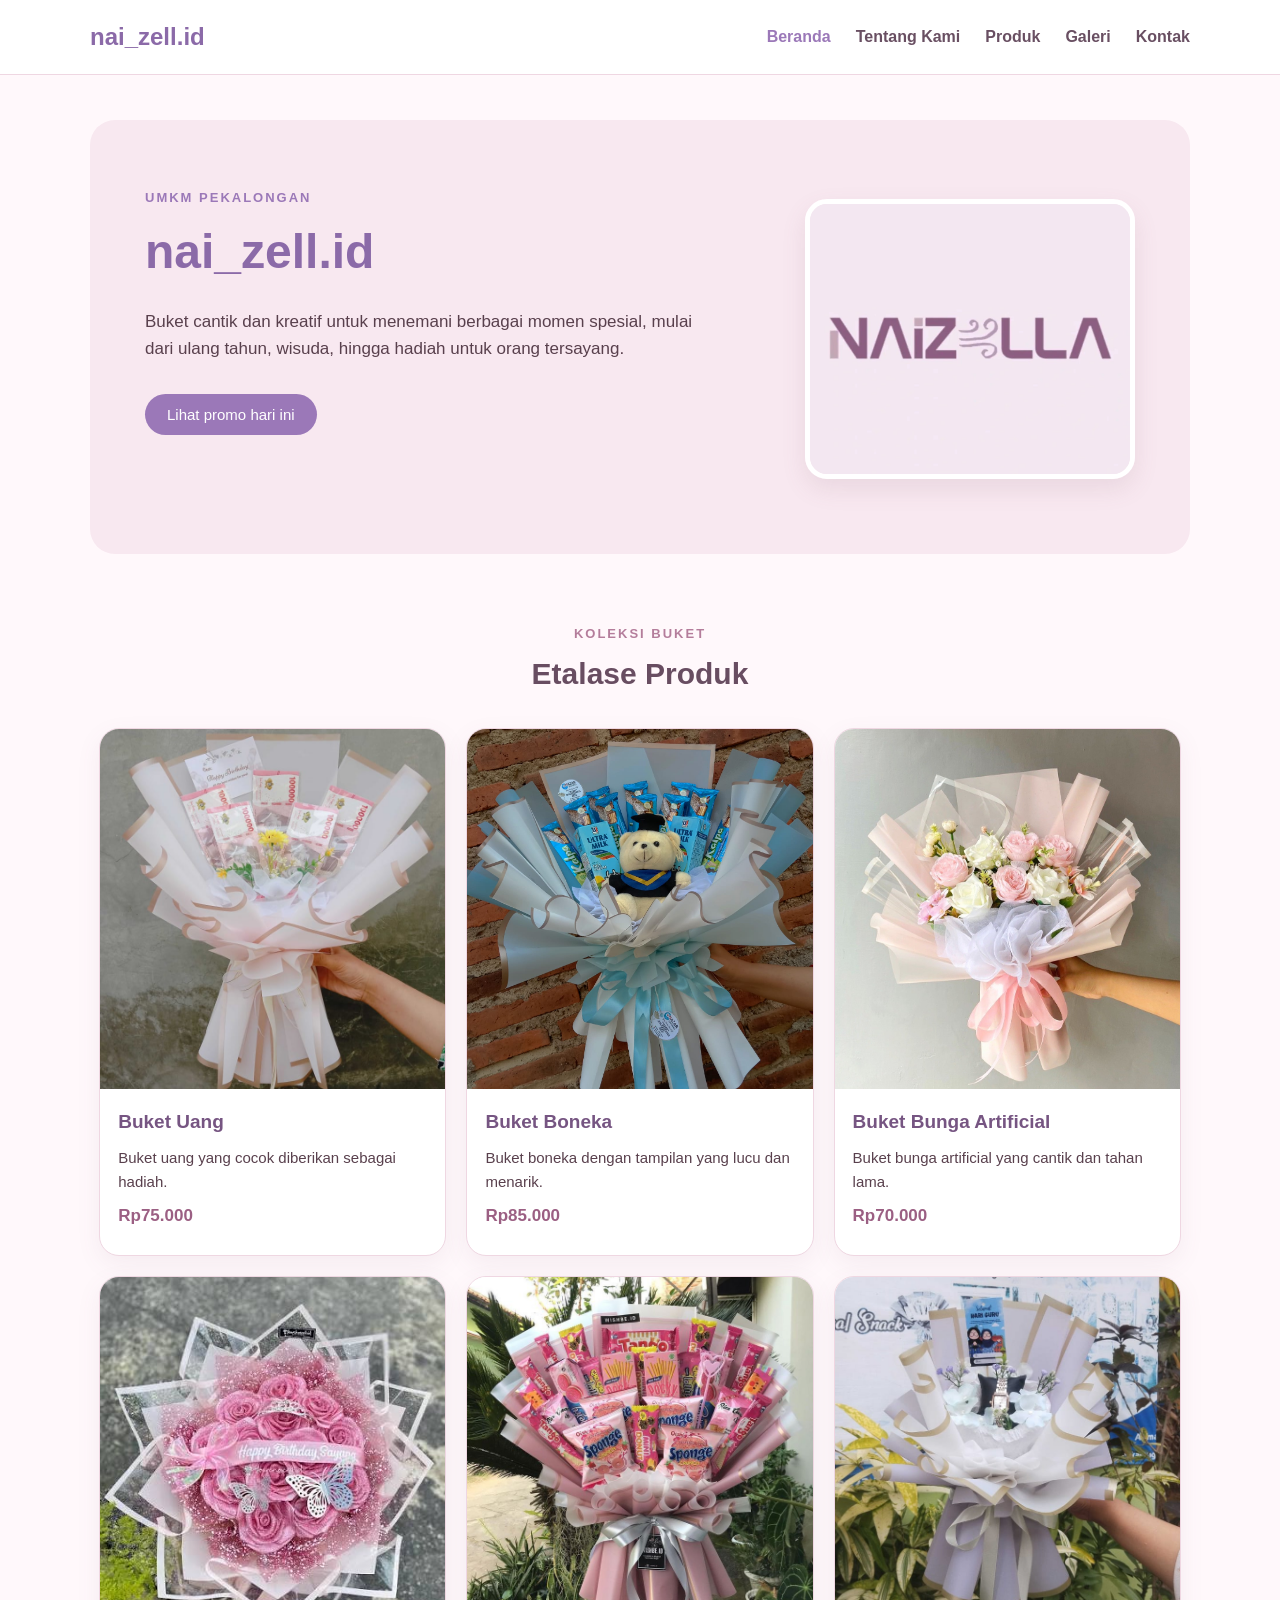
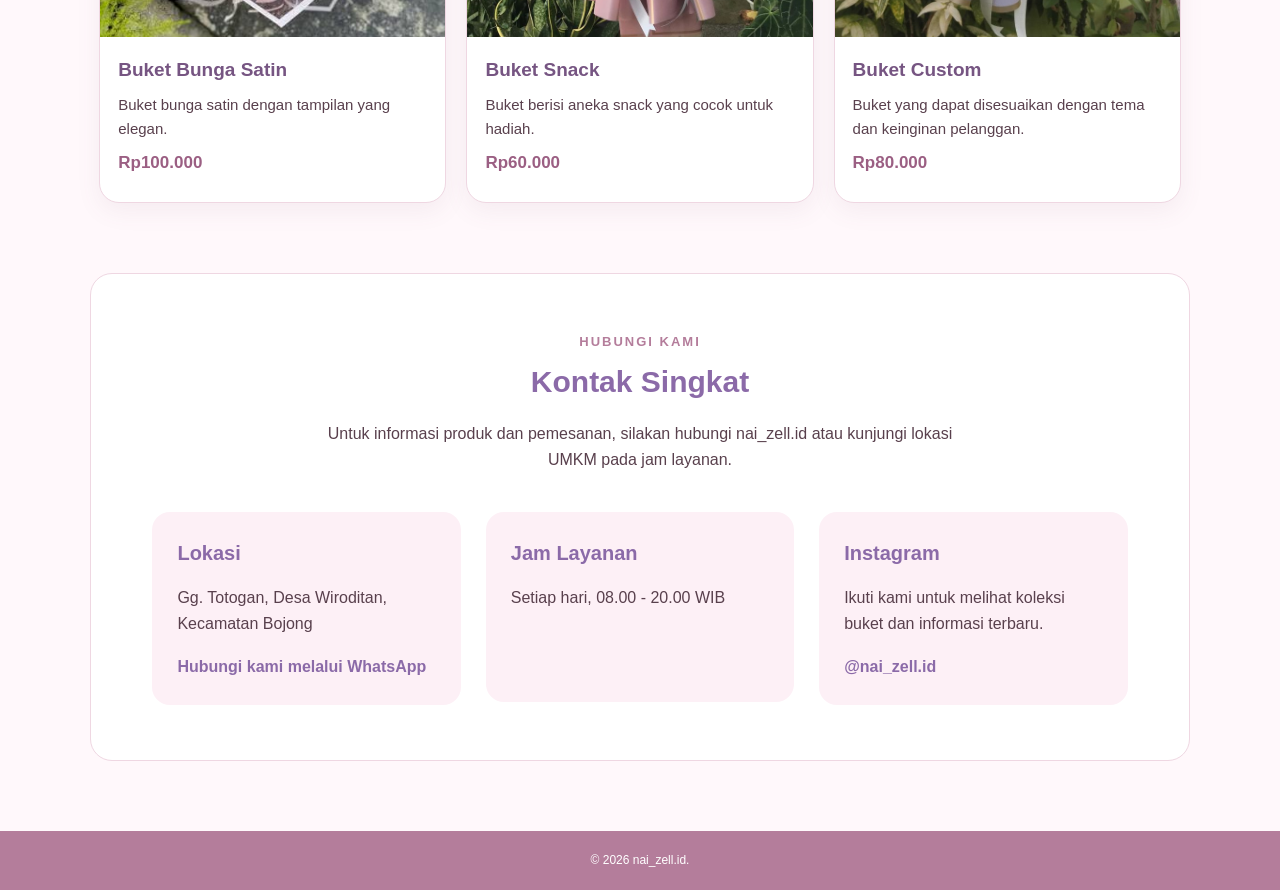
==== commit c237c459: "Tugas Mandiri P04" ====
--- a/website-umkm/index.html
+++ b/website-umkm/index.html
@@ -1,5 +1,4 @@
 <!doctype html>
-
 <html lang="id">
 
 <head>
@@ -14,339 +13,320 @@
 <body>
 
   <!-- Skip Link -->
-
   <a class="skip-link" href="#konten">
     Lewati ke konten utama
   </a>
 
   <!-- Header dan Navigasi -->
-
   <header class="site-header">
     <div class="header-inner">
 
-  <a class="brand" href="index.html">
-    nai_zell.id
-  </a>
-
-  <nav aria-label="Navigasi utama">
-
-    <a aria-current="page" href="index.html">
-      Beranda
-    </a>
-
-    <a href="tentang.html">
-      Tentang Kami
-    </a>
-
-    <a href="produk.html">
-      Produk
-    </a>
-
-    <a href="galeri.html">
-      Galeri
-    </a>
-
-    <a href="#kontak-singkat">
-      Kontak Singkat
-    </a>
-
-  </nav>
-
-</div>
-
-
+      <a class="brand" href="index.html">
+        nai_zell.id
+      </a>
+
+      <nav aria-label="Navigasi utama">
+
+        <a aria-current="page" href="index.html">
+          Beranda
+        </a>
+
+        <a href="tentang.html">
+          Tentang Kami
+        </a>
+
+        <a href="produk.html">
+          Produk
+        </a>
+
+        <a href="galeri.html">
+          Galeri
+        </a>
+
+        <a href="kontak.html">
+          Kontak
+        </a>
+
+      </nav>
+
+    </div>
   </header>
 
   <main id="konten">
 
-
-<!-- Hero -->
-<section class="hero" aria-labelledby="hero-title">
-
-  <p class="eyebrow">
-    UMKM PEKALONGAN
-  </p>
-
-  <h1 id="hero-title">
-    nai_zell.id
-  </h1>
-
-  <p>
-    Buket cantik dan kreatif untuk menemani berbagai momen spesial,
-    mulai dari ulang tahun, wisuda, hingga hadiah untuk orang tersayang.
-  </p>
-
-  <button id="promoButton" type="button">
-    Lihat promo hari ini
-  </button>
-
-  <img
-    src="assets/images/buket-utama.jpg"
-    alt="Buket bunga pink dengan hiasan kupu-kupu dan tulisan Happy Birthday">
-
-</section>
-
-
-<!-- Etalase Produk -->
-<section class="etalase" aria-labelledby="etalase-title">
-
-  <p class="etalase-label">
-    KOLEKSI BUKET
-  </p>
-
-  <h2 id="etalase-title">
-    Etalase Produk
-  </h2>
-
-  <div class="etalase-list">
-
-    <!-- Buket Uang -->
-    <article class="etalase-item">
+    <!-- Hero -->
+    <section class="hero" aria-labelledby="hero-title">
+
+      <p class="eyebrow">
+        UMKM PEKALONGAN
+      </p>
+
+      <h1 id="hero-title">
+        nai_zell.id
+      </h1>
+
+      <p>
+        Buket cantik dan kreatif untuk menemani berbagai momen spesial,
+        mulai dari ulang tahun, wisuda, hingga hadiah untuk orang tersayang.
+      </p>
+
+      <button id="promoButton" type="button">
+        Lihat promo hari ini
+      </button>
 
       <img
-        src="assets/images/buket-uang.jpg"
-        alt="Buket uang">
-
-      <div class="etalase-info">
+        src="assets/images/buket-utama.jpg"
+        alt="Buket bunga pink dengan hiasan kupu-kupu dan tulisan Happy Birthday">
+
+    </section>
+
+    <!-- Etalase Produk -->
+    <section class="etalase" aria-labelledby="etalase-title">
+
+      <p class="etalase-label">
+        KOLEKSI BUKET
+      </p>
+
+      <h2 id="etalase-title">
+        Etalase Produk
+      </h2>
+
+      <div class="etalase-list">
+
+        <!-- Buket Uang -->
+        <article class="etalase-item">
+
+          <img
+            src="assets/images/buket-uang.jpg"
+            alt="Buket uang">
+
+          <div class="etalase-info">
+
+            <h3>
+              Buket Uang
+            </h3>
+
+            <p>
+              Buket uang yang cocok diberikan sebagai hadiah.
+            </p>
+
+            <p class="price">
+              Rp75.000
+            </p>
+
+          </div>
+
+        </article>
+
+        <!-- Buket Boneka -->
+        <article class="etalase-item">
+
+          <img
+            src="assets/images/buket-boneka.jpg"
+            alt="Buket boneka">
+
+          <div class="etalase-info">
+
+            <h3>
+              Buket Boneka
+            </h3>
+
+            <p>
+              Buket boneka dengan tampilan yang lucu dan menarik.
+            </p>
+
+            <p class="price">
+              Rp85.000
+            </p>
+
+          </div>
+
+        </article>
+
+        <!-- Buket Artificial -->
+        <article class="etalase-item">
+
+          <img
+            src="assets/images/buket-artificial.jpg"
+            alt="Buket bunga artificial">
+
+          <div class="etalase-info">
+
+            <h3>
+              Buket Bunga Artificial
+            </h3>
+
+            <p>
+              Buket bunga artificial yang cantik dan tahan lama.
+            </p>
+
+            <p class="price">
+              Rp70.000
+            </p>
+
+          </div>
+
+        </article>
+
+        <!-- Buket Satin -->
+        <article class="etalase-item">
+
+          <img
+            src="assets/images/buket-satin.jpg"
+            alt="Buket bunga satin">
+
+          <div class="etalase-info">
+
+            <h3>
+              Buket Bunga Satin
+            </h3>
+
+            <p>
+              Buket bunga satin dengan tampilan yang elegan.
+            </p>
+
+            <p class="price">
+              Rp100.000
+            </p>
+
+          </div>
+
+        </article>
+
+        <!-- Buket Snack -->
+        <article class="etalase-item">
+
+          <img
+            src="assets/images/buket-snack.jpg"
+            alt="Buket snack">
+
+          <div class="etalase-info">
+
+            <h3>
+              Buket Snack
+            </h3>
+
+            <p>
+              Buket berisi aneka snack yang cocok untuk hadiah.
+            </p>
+
+            <p class="price">
+              Rp60.000
+            </p>
+
+          </div>
+
+        </article>
+
+        <!-- Buket Custom -->
+        <article class="etalase-item">
+
+          <img
+            src="assets/images/buket-custom.jpg"
+            alt="Buket custom">
+
+          <div class="etalase-info">
+
+            <h3>
+              Buket Custom
+            </h3>
+
+            <p>
+              Buket yang dapat disesuaikan dengan tema dan keinginan pelanggan.
+            </p>
+
+            <p class="price">
+              Rp80.000
+            </p>
+
+          </div>
+
+        </article>
+
+      </div>
+
+    </section>
+
+    <!-- Kontak Singkat -->
+    <section id="kontak-singkat" aria-labelledby="kontak-title">
+
+      <p class="contact-label">
+        HUBUNGI KAMI
+      </p>
+
+      <h2 id="kontak-title">
+        Kontak Singkat
+      </h2>
+
+      <p>
+        Untuk informasi produk dan pemesanan, silakan hubungi nai_zell.id
+        atau kunjungi lokasi UMKM pada jam layanan.
+      </p>
+
+      <!-- Lokasi -->
+      <article>
 
         <h3>
-          Buket Uang
+          Lokasi
         </h3>
 
         <p>
-          Buket uang yang cocok diberikan sebagai hadiah.
+          Gg. Totogan, Desa Wiroditan, Kecamatan Bojong
         </p>
 
-        <p class="price">
-          Rp75.000
+        <a
+          href="https://wa.me/6281234567890"
+          target="_blank"
+          rel="noopener">
+          Hubungi kami melalui WhatsApp
+        </a>
+
+      </article>
+
+      <!-- Jam Layanan -->
+      <article>
+
+        <h3>
+          Jam Layanan
+        </h3>
+
+        <p>
+          Setiap hari, 08.00 - 20.00 WIB
         </p>
 
-      </div>
-
-    </article>
-
-
-    <!-- Buket Boneka -->
-    <article class="etalase-item">
-
-      <img
-        src="assets/images/buket-boneka.jpg"
-        alt="Buket boneka">
-
-      <div class="etalase-info">
+      </article>
+
+      <!-- Instagram -->
+      <article>
 
         <h3>
-          Buket Boneka
+          Instagram
         </h3>
 
         <p>
-          Buket boneka dengan tampilan yang lucu dan menarik.
+          Ikuti kami untuk melihat koleksi buket dan informasi terbaru.
         </p>
 
-        <p class="price">
-          Rp85.000
-        </p>
-
-      </div>
-
-    </article>
-
-
-    <!-- Buket Artificial -->
-    <article class="etalase-item">
-
-      <img
-        src="assets/images/buket-artificial.jpg"
-        alt="Buket bunga artificial">
-
-      <div class="etalase-info">
-
-        <h3>
-          Buket Bunga Artificial
-        </h3>
-
-        <p>
-          Buket bunga artificial yang cantik dan tahan lama.
-        </p>
-
-        <p class="price">
-          Rp70.000
-        </p>
-
-      </div>
-
-    </article>
-
-
-    <!-- Buket Satin -->
-    <article class="etalase-item">
-
-      <img
-        src="assets/images/buket-satin.jpg"
-        alt="Buket bunga satin">
-
-      <div class="etalase-info">
-
-        <h3>
-          Buket Bunga Satin
-        </h3>
-
-        <p>
-          Buket bunga satin dengan tampilan yang elegan.
-        </p>
-
-        <p class="price">
-          Rp100.000
-        </p>
-
-      </div>
-
-    </article>
-
-
-    <!-- Buket Snack -->
-    <article class="etalase-item">
-
-      <img
-        src="assets/images/buket-snack.jpg"
-        alt="Buket snack">
-
-      <div class="etalase-info">
-
-        <h3>
-          Buket Snack
-        </h3>
-
-        <p>
-          Buket berisi aneka snack yang cocok untuk hadiah.
-        </p>
-
-        <p class="price">
-          Rp60.000
-        </p>
-
-      </div>
-
-    </article>
-
-
-    <!-- Buket Custom -->
-    <article class="etalase-item">
-
-      <img
-        src="assets/images/buket-custom.jpg"
-        alt="Buket custom">
-
-      <div class="etalase-info">
-
-        <h3>
-          Buket Custom
-        </h3>
-
-        <p>
-          Buket yang dapat disesuaikan dengan tema dan keinginan pelanggan.
-        </p>
-
-        <p class="price">
-          Rp80.000
-        </p>
-
-      </div>
-
-    </article>
-
-  </div>
-
-</section>
-
-
-<!-- Kontak Singkat -->
-<section id="kontak-singkat" aria-labelledby="kontak-title">
-
-  <p class="contact-label">
-    HUBUNGI KAMI
-  </p>
-
-  <h2 id="kontak-title">
-    Kontak Singkat
-  </h2>
-
-  <p>
-    Untuk informasi produk dan pemesanan, silakan hubungi nai_zell.id
-    atau kunjungi lokasi UMKM pada jam layanan.
-  </p>
-
-
-  <!-- Lokasi -->
-  <article>
-
-    <h3>
-      Lokasi
-    </h3>
+        <a
+          href="https://www.instagram.com/nai_zell.id/"
+          target="_blank"
+          rel="noopener">
+          @nai_zell.id
+        </a>
+
+      </article>
+
+    </section>
+
+  </main>
+
+  <!-- Footer -->
+  <footer class="site-footer">
 
     <p>
-      Gg. Totogan, Desa Wiroditan, Kecamatan Bojong
+      &copy; 2026 nai_zell.id.
     </p>
 
-    <a
-      href="https://wa.me/6281234567890"
-      target="_blank"
-      rel="noopener">
-      Hubungi kami melalui WhatsApp
-    </a>
-
-  </article>
-
-
-  <!-- Jam Layanan -->
-  <article>
-
-    <h3>
-      Jam Layanan
-    </h3>
-
-    <p>
-      Setiap hari, 08.00 - 20.00 WIB
-    </p>
-
-  </article>
-
-
-  <!-- Instagram -->
-  <article>
-
-    <h3>
-      Instagram
-    </h3>
-
-    <p>
-      Ikuti kami untuk melihat koleksi buket dan informasi terbaru.
-    </p>
-
-    <a
-      href="https://www.instagram.com/nai_zell.id/"
-      target="_blank"
-      rel="noopener">
-      @nai_zell.id
-    </a>
-
-  </article>
-
-</section>
-
-
-  </main>
-
-  <!-- Footer -->
-
-  <footer class="site-footer">
-
-
-<p>
-  &copy; 2026 nai_zell.id.
-</p>
-
-
   </footer>
 
   <script src="js/script.js"></script>
--- a/website-umkm/css/style.css
+++ b/website-umkm/css/style.css
@@ -1,4 +1,7 @@
-/* DASAR / RESET Digunakan oleh seluruh halaman website */
+/* ==================================================
+   DASAR / RESET
+   Digunakan oleh seluruh halaman website
+================================================== */
 
 * {
   box-sizing: border-box;
@@ -26,7 +29,10 @@
 }
 
 
-/* AKSESIBILITAS Skip link untuk langsung menuju konten utama */
+/* ==================================================
+   AKSESIBILITAS
+   Skip link untuk langsung menuju konten utama
+================================================== */
 
 .skip-link {
   position: absolute;
@@ -45,7 +51,10 @@
 }
 
 
-/* HEADER & NAVIGASI Digunakan pada semua halaman: Beranda, Tentang Kami, Produk, dan Galeri */
+/* ==================================================
+   HEADER & NAVIGASI
+   Digunakan pada semua halaman website
+================================================== */
 
 .site-header {
   background: white;
@@ -95,7 +104,10 @@
 }
 
 
-/* LAYOUT UTAMA Digunakan sebagai dasar isi semua halaman */
+/* ==================================================
+   LAYOUT UTAMA
+   Digunakan sebagai dasar isi semua halaman
+================================================== */
 
 main {
   width: 90%;
@@ -119,7 +131,9 @@
 }
 
 
-/* BERANDA / HOME */
+/* ==================================================
+   BERANDA / HOME
+================================================== */
 
 .hero {
   margin-top: 45px;
@@ -167,7 +181,9 @@
 }
 
 
-/* TOMBOL PROMO */
+/* ==================================================
+   TOMBOL PROMO
+================================================== */
 
 #promoButton {
   margin-top: 15px;
@@ -190,7 +206,9 @@
 }
 
 
-/* ETALASE PRODUK */
+/* ==================================================
+   ETALASE PRODUK
+================================================== */
 
 .etalase {
   margin-bottom: 70px;
@@ -259,7 +277,9 @@
 }
 
 
-/* KARTU PRODUK UMUM */
+/* ==================================================
+   KARTU PRODUK UMUM
+================================================== */
 
 .product-list {
   font-size: 0;
@@ -289,7 +309,9 @@
 }
 
 
-/* INFORMASI */
+/* ==================================================
+   INFORMASI
+================================================== */
 
 section[aria-labelledby="informasi-title"] {
   padding: 35px;
@@ -310,22 +332,10 @@
 }
 
 
-/* FOOTER Digunakan pada seluruh halaman website */
-
-.site-footer {
-  margin-top: 50px;
-  padding: 25px;
-  background: #8b6aa8;
-  color: white;
-  text-align: center;
-}
-
-.site-footer p {
-  margin: 0;
-}
-
-
-/* TENTANG KAMI (Hero halaman Tentang Kami) */
+/* ==================================================
+   TENTANG KAMI
+   Hero halaman Tentang Kami
+================================================== */
 
 .about-hero {
   padding: 70px 30px;
@@ -355,7 +365,10 @@
 }
 
 
-/* TENTANG KAMI - CERITA USAHA */
+/* ==================================================
+   TENTANG KAMI
+   Cerita Usaha
+================================================== */
 
 .about-story {
   padding: 20px 0;
@@ -392,7 +405,10 @@
 }
 
 
-/* TENTANG KAMI - NILAI USAHA */
+/* ==================================================
+   TENTANG KAMI
+   Nilai Usaha
+================================================== */
 
 .about-values {
   text-align: center;
@@ -432,7 +448,10 @@
 }
 
 
-/* TENTANG KAMI - PRODUK */
+/* ==================================================
+   TENTANG KAMI
+   Produk
+================================================== */
 
 .about-products {
   text-align: center;
@@ -457,7 +476,10 @@
 }
 
 
-/* TENTANG KAMI - LOKASI */
+/* ==================================================
+   TENTANG KAMI
+   Lokasi
+================================================== */
 
 .about-location {
   text-align: center;
@@ -479,7 +501,10 @@
 }
 
 
-/* TENTANG KAMI - KONTAK SINGKAT */
+/* ==================================================
+   TENTANG KAMI
+   Kontak Singkat
+================================================== */
 
 #kontak-singkat {
   margin-top: 50px;
@@ -548,7 +573,10 @@
 }
 
 
-/* PRODUK */
+/* ==================================================
+   PRODUK
+   Hero Produk
+================================================== */
 
 .page-hero {
   margin-top: 45px;
@@ -589,7 +617,10 @@
 }
 
 
-/*  PRODUK - KATEGORI */
+/* ==================================================
+   PRODUK
+   Kategori
+================================================== */
 
 .category-list {
   font-size: 0;
@@ -620,7 +651,10 @@
 }
 
 
-/* PRODUK - GRID */
+/* ==================================================
+   PRODUK
+   Grid Produk
+================================================== */
 
 .product-grid {
   font-size: 0;
@@ -669,7 +703,10 @@
 }
 
 
-/* PRODUK - TABEL (Tabel informasi produk) */
+/* ==================================================
+   PRODUK
+   Tabel Informasi Produk
+================================================== */
 
 .table-wrapper {
   width: 100%;
@@ -712,80 +749,49 @@
 }
 
 
-/* GALERI */
+/* ==================================================
+   GALERI
+   Koleksi Produk
+================================================== */
 
 .gallery-list {
-  font-size: 0;
-  margin: -10px;
+  display: grid;
+  grid-template-columns: repeat(3, 1fr);
+  gap: 18px;
+  margin: 0;
+  font-size: initial;
 }
 
 .gallery-item {
-  display: inline-block;
-  vertical-align: top;
-  width: 46%;
-  margin: 10px 1.5%;
+  display: block;
+  width: 100%;
+  margin: 0;
   overflow: hidden;
   background: white;
-  border: 1px solid #efd7e2;
-  border-radius: 18px;
-  box-shadow: 0 6px 20px rgba(130, 90, 110, 0.06);
-  font-size: 15px;
+  border: 1px solid #f0dce8;
+  border-radius: 12px;
+  box-shadow: 0 4px 15px rgba(130, 90, 110, 0.05);
 }
 
 .gallery-item img {
   width: 100%;
-  height: 260px;
+  height: 170px;
   object-fit: cover;
 }
 
 .gallery-item figcaption {
-  padding: 15px;
+  padding: 10px 13px;
+  background: #fdf0f6;
   color: #765582;
-  font-size: 15px;
-}
-
-
-/* GALERI - PROSES PEMBUATAN */
-
-.process-figure {
-  max-width: 750px;
-  margin: 20px auto 0;
-  padding: 20px;
-  background: white;
-  border: 1px solid #efd7e2;
-  border-radius: 20px;
-  text-align: center;
-}
-
-.process-figure img {
-  width: 100%;
-  max-height: 350px;
-  object-fit: contain;
-  margin: 0 auto;
-}
-
-.process-figure figcaption {
-  margin-top: 15px;
-  font-size: 14px;
-}
-
-
-/* AUDIO (Bagian audio pada halaman Galeri) */
-
-.audio-section {
-  padding: 35px;
-  background: #fdf0f6;
-  border-radius: 20px;
-  text-align: center;
-}
-
-.audio-section audio {
-  width: 100%;
-  max-width: 700px;
-}
-
-
-/* GALERI - HERO (Bagian pembuka halaman Galeri) */
+  font-size: 12px;
+  font-weight: bold;
+}
+
+
+/* ==================================================
+   GALERI
+   Hero
+================================================== */
 
 .gallery-hero {
   display: flex;
@@ -838,7 +844,10 @@
 }
 
 
-/* GALERI - JUDUL KOLEKSI */
+/* ==================================================
+   GALERI
+   Judul Koleksi
+================================================== */
 
 .section-heading {
   display: flex;
@@ -871,43 +880,10 @@
 }
 
 
-/* GALERI - KOLEKSI PRODUK (Grid foto produk pada halaman Galeri) */
-
-.gallery-list {
-  display: grid;
-  grid-template-columns: repeat(3, 1fr);
-  gap: 18px;
-  margin: 0;
-  font-size: initial;
-}
-
-.gallery-item {
-  display: block;
-  width: 100%;
-  margin: 0;
-  overflow: hidden;
-  background: white;
-  border: 1px solid #f0dce8;
-  border-radius: 12px;
-  box-shadow: 0 4px 15px rgba(130, 90, 110, 0.05);
-}
-
-.gallery-item img {
-  width: 100%;
-  height: 170px;
-  object-fit: cover;
-}
-
-.gallery-item figcaption {
-  padding: 10px 13px;
-  background: #fdf0f6;
-  color: #765582;
-  font-size: 12px;
-  font-weight: bold;
-}
-
-
-/* GALERI - PROSES PEMBUATAN */
+/* ==================================================
+   GALERI
+   Proses Pembuatan
+================================================== */
 
 .process-section {
   display: flex;
@@ -977,7 +953,10 @@
 }
 
 
-/* GALERI - AUDIO */
+/* ==================================================
+   GALERI
+   Audio
+================================================== */
 
 .audio-section {
   display: grid;
@@ -1010,7 +989,10 @@
 }
 
 
-/* FOOTER GALERI (Tampilan footer versi halaman Galeri) */
+/* ==================================================
+   FOOTER
+   Digunakan pada seluruh halaman website
+================================================== */
 
 .site-footer {
   margin-top: 30px;
@@ -1026,9 +1008,13 @@
 }
 
 
-/* GALERI - TABLET (Penyesuaian tampilan Galeri untuk tablet) */
+/* ==================================================
+   GALERI
+   Responsif Tablet
+================================================== */
 
 @media (max-width: 800px) {
+
   .gallery-list {
     gap: 12px;
   }
@@ -1044,12 +1030,17 @@
   .process-intro {
     margin-bottom: 20px;
   }
-}
-
-
-/* GALERI - HP (Penyesuaian tampilan Galeri untuk HP) */
+
+}
+
+
+/* ==================================================
+   GALERI
+   Responsif HP
+================================================== */
 
 @media (max-width: 600px) {
+
   .gallery-hero {
     display: block;
     padding: 25px;
@@ -1094,12 +1085,17 @@
   .audio-section audio {
     margin-top: 20px;
   }
-}
-
-
-/*GALERI - HP KECIL (Penyesuaian tampilan Galeri untuk layar kecil) */
+
+}
+
+
+/* ==================================================
+   GALERI
+   Responsif HP Kecil
+================================================== */
 
 @media (max-width: 450px) {
+
   .gallery-list {
     grid-template-columns: 1fr;
   }
@@ -1107,9 +1103,13 @@
   .gallery-item img {
     height: 200px;
   }
-}
-
-/* Produk Baru */
+
+}
+
+
+/* ==================================================
+   PRODUK BARU
+================================================== */
 
 .produk-list {
   display: flex;
@@ -1158,4 +1158,125 @@
   color: #9b5f83;
   font-size: 15px;
   font-weight: bold;
+}
+
+
+/* ==================================================
+   HALAMAN KONTAK
+================================================== */
+
+
+/* Isi utama halaman Kontak */
+
+.contact-page main {
+  max-width: 900px;
+  margin: 0 auto;
+  padding: 30px 20px;
+}
+
+.contact-page main section {
+  margin-bottom: 30px;
+}
+
+.contact-page main section h2 {
+  margin-bottom: 15px;
+  color: #985b73;
+}
+
+
+/* ==================================================
+   FORMULIR KONTAK
+================================================== */
+
+.contact-page #contactForm {
+  background-color: #fff7fa;
+  padding: 30px;
+  border-radius: 15px;
+  box-shadow: 0 4px 12px rgba(0, 0, 0, 0.08);
+}
+
+
+/* Kolom Form */
+
+.contact-page .field {
+  margin-bottom: 20px;
+}
+
+.contact-page .field label {
+  display: block;
+  margin-bottom: 8px;
+  font-weight: bold;
+}
+
+.contact-page input[type="text"],
+.contact-page input[type="email"],
+.contact-page select,
+.contact-page textarea {
+  width: 100%;
+  padding: 12px;
+  border: 1px solid #d9a5b5;
+  border-radius: 8px;
+  box-sizing: border-box;
+  font-family: inherit;
+  font-size: 14px;
+}
+
+
+/* Pilihan Metode Kontak */
+
+.contact-page fieldset {
+  margin-bottom: 20px;
+  padding: 15px;
+  border: 1px solid #d9a5b5;
+  border-radius: 8px;
+}
+
+.contact-page fieldset legend {
+  padding: 0 8px;
+  font-weight: bold;
+}
+
+.contact-page fieldset label {
+  display: inline-block;
+  margin-right: 15px;
+  font-weight: normal;
+}
+
+.contact-page fieldset input[type="radio"] {
+  width: auto;
+  margin-right: 5px;
+}
+
+
+/* Tombol Kirim */
+
+.contact-page button[type="submit"] {
+  padding: 12px 25px;
+  background-color: #9b78b8;
+  color: white;
+  border: none;
+  border-radius: 8px;
+  font-size: 15px;
+  cursor: pointer;
+}
+
+/*preview*/
+.field {
+  margin-bottom: 16px;
+}
+
+.field label {
+  display: block;
+  margin-bottom: 6px;
+}
+
+fieldset {
+  margin: 0 0 16px;
+}
+
+#preview-form {
+  padding: 16px;
+  white-space: pre-wrap;
+  background: white;
+  border: 1px solid #dccbbc;
 }
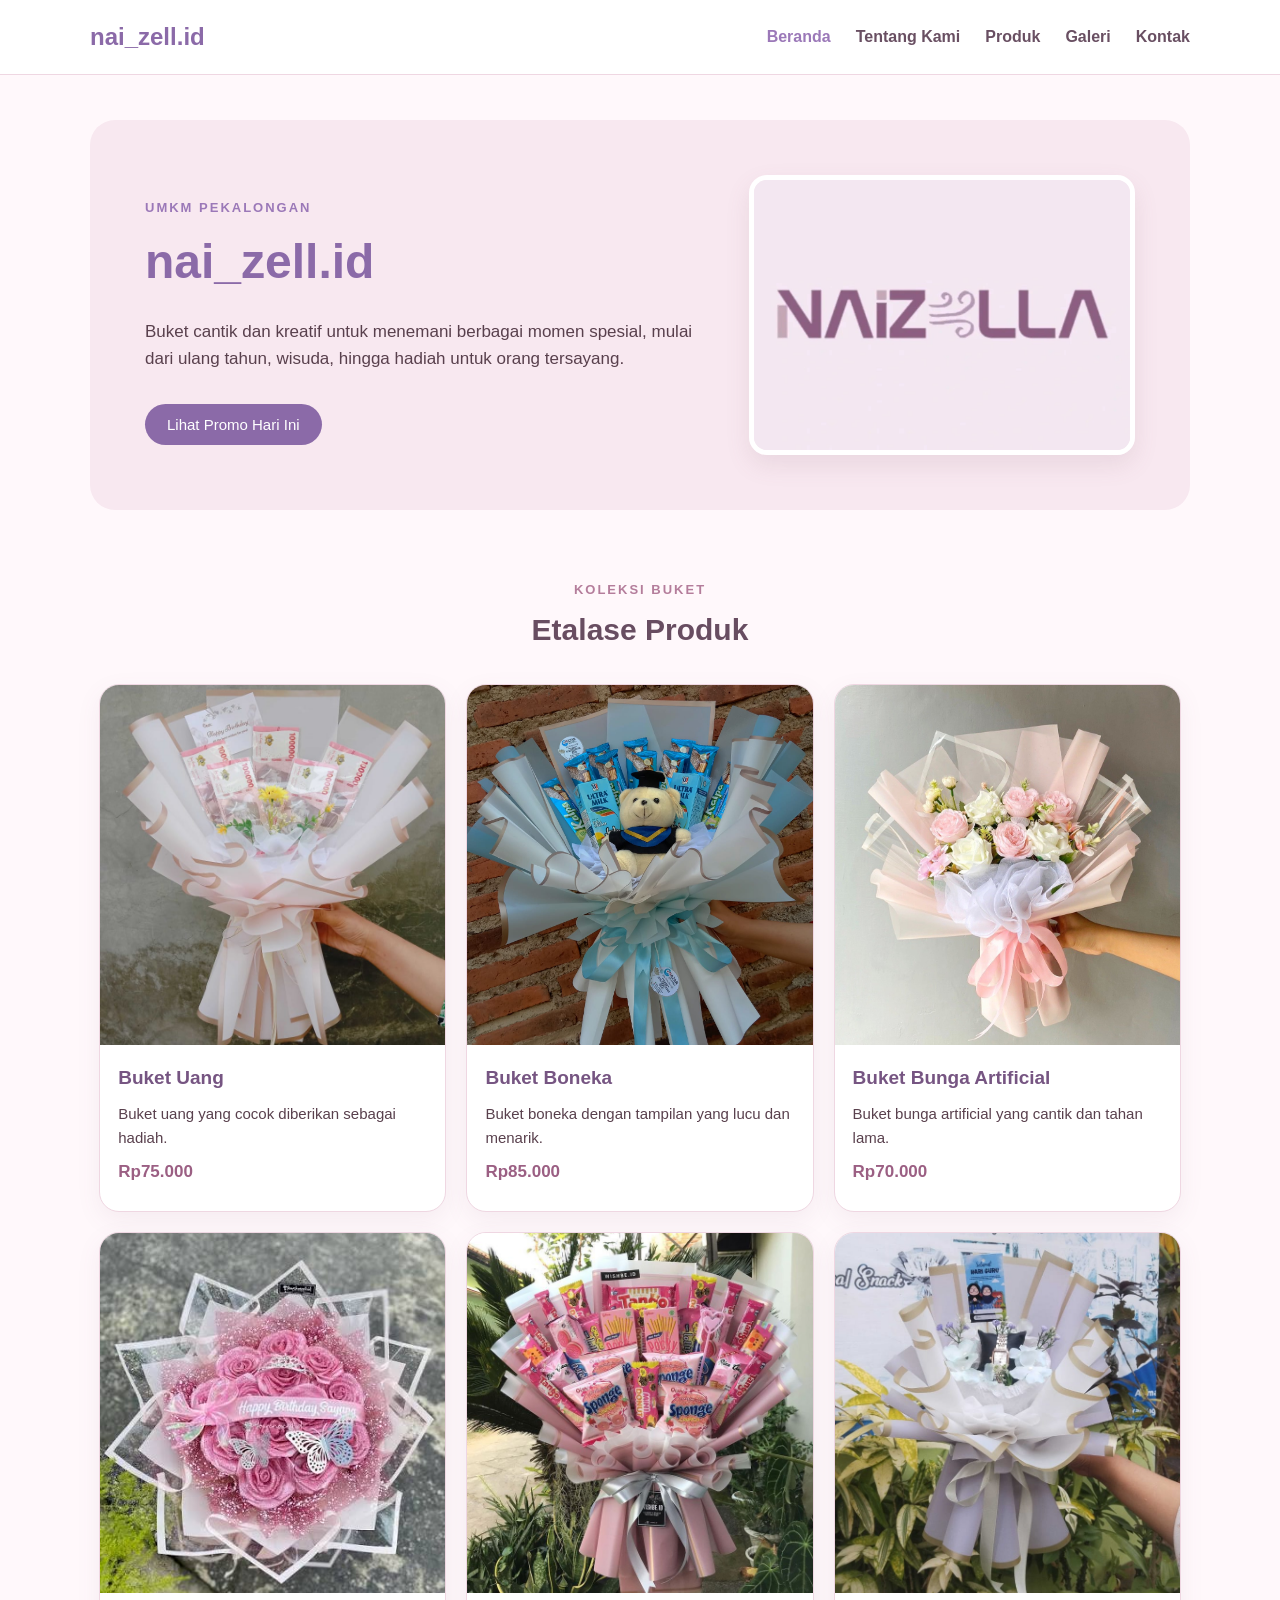
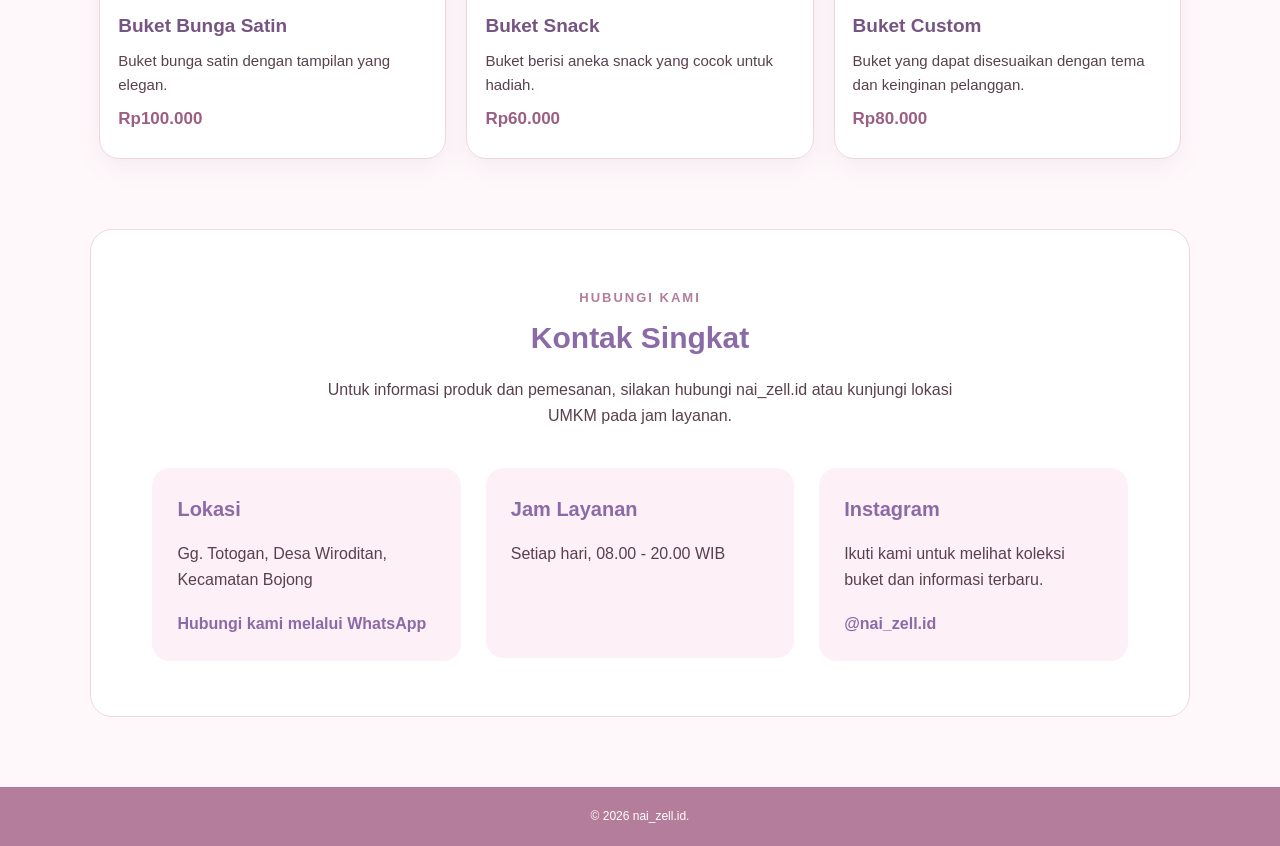
==== commit c0c70d35: "Tugas Mandiri P06" ====
--- a/website-umkm/index.html
+++ b/website-umkm/index.html
@@ -55,30 +55,28 @@
   <main id="konten">
 
     <!-- Hero -->
-    <section class="hero" aria-labelledby="hero-title">
-
-      <p class="eyebrow">
-        UMKM PEKALONGAN
-      </p>
-
-      <h1 id="hero-title">
-        nai_zell.id
-      </h1>
-
-      <p>
-        Buket cantik dan kreatif untuk menemani berbagai momen spesial,
-        mulai dari ulang tahun, wisuda, hingga hadiah untuk orang tersayang.
-      </p>
-
-      <button id="promoButton" type="button">
-        Lihat promo hari ini
-      </button>
-
-      <img
-        src="assets/images/buket-utama.jpg"
-        alt="Buket bunga pink dengan hiasan kupu-kupu dan tulisan Happy Birthday">
-
-    </section>
+  <section class="hero" aria-labelledby="hero-title">
+  <div class="hero-content">
+    <p class="eyebrow">UMKM PEKALONGAN</p>
+
+    <h1 id="hero-title">nai_zell.id</h1>
+
+    <p>
+      Buket cantik dan kreatif untuk menemani berbagai momen spesial,
+      mulai dari ulang tahun, wisuda, hingga hadiah untuk orang tersayang.
+    </p>
+
+    <button id="promoButton" type="button">
+      Lihat Promo Hari Ini
+    </button>
+  </div>
+
+  <img
+    class="hero-image"
+    src="assets/images/buket-utama.jpg"
+    alt="Buket utama nai_zell.id"
+  >
+</section>
 
     <!-- Etalase Produk -->
     <section class="etalase" aria-labelledby="etalase-title">
--- a/website-umkm/css/style.css
+++ b/website-umkm/css/style.css
@@ -1,7 +1,23 @@
-/* ==================================================
-   DASAR / RESET
-   Digunakan oleh seluruh halaman website
-================================================== */
+/* DASAR / RESET
+   Digunakan oleh seluruh halaman website */
+:root {
+  --color-primary: #8b6aa8;
+  --color-primary-hover: #80609b;
+  --color-text: #59404d;
+  --color-background: #fff8fb;
+  --color-pink: #f8e8f0;
+  --color-light-pink: #fdf0f6;
+  --color-border: #efd7e2;
+  --color-form-border: #d9a5b5;
+  --color-focus: #e8a8c5;
+  --spacing-small: 8px;
+  --spacing-medium: 15px;
+  --spacing-large: 25px;
+  --radius-small: 8px;
+  --radius-medium: 18px;
+  --radius-large: 25px;
+  --card-shadow: 0 6px 20px rgba(130, 90, 110, 0.06);
+}
 
 * {
   box-sizing: border-box;
@@ -14,13 +30,14 @@
 body {
   margin: 0;
   font-family: Arial, sans-serif;
-  background: #fff8fb;
-  color: #59404d;
+  background: var(--color-background);
+  color: var(--color-text);
   line-height: 1.6;
 }
 
 img {
   max-width: 100%;
+  height: auto;
   display: block;
 }
 
@@ -29,20 +46,17 @@
 }
 
 
-/* ==================================================
-   AKSESIBILITAS
-   Skip link untuk langsung menuju konten utama
-================================================== */
-
+/* AKSESIBILITAS
+   Skip link untuk langsung menuju konten utama */
 .skip-link {
   position: absolute;
   top: -50px;
   left: 15px;
   padding: 10px 16px;
-  background: #8b6aa8;
+  background: var(--color-primary);
   color: white;
   text-decoration: none;
-  border-radius: 0 0 8px 8px;
+  border-radius: 0 0 var(--radius-small) var(--radius-small);
   z-index: 100;
 }
 
@@ -50,15 +64,17 @@
   top: 0;
 }
 
-
-/* ==================================================
-   HEADER & NAVIGASI
-   Digunakan pada semua halaman website
-================================================== */
-
+:focus-visible {
+  outline: 3px solid var(--color-focus);
+  outline-offset: 3px;
+}
+
+
+/* HEADER & NAVIGASI
+   Digunakan pada semua halaman website */
 .site-header {
   background: white;
-  border-bottom: 1px solid #efd7e2;
+  border-bottom: 1px solid var(--color-border);
   padding: 18px 0;
 }
 
@@ -75,7 +91,7 @@
   display: inline-block;
   font-size: 24px;
   font-weight: bold;
-  color: #8b6aa8;
+  color: var(--color-primary);
   text-decoration: none;
 }
 
@@ -99,16 +115,13 @@
 
 nav a:focus,
 .brand:focus {
-  outline: 3px solid #e8a8c5;
+  outline: 3px solid var(--color-focus);
   outline-offset: 4px;
 }
 
 
-/* ==================================================
-   LAYOUT UTAMA
-   Digunakan sebagai dasar isi semua halaman
-================================================== */
-
+/* LAYOUT UTAMA
+   Digunakan sebagai dasar isi semua halaman */
 main {
   width: 90%;
   max-width: 1100px;
@@ -131,25 +144,26 @@
 }
 
 
-/* ==================================================
-   BERANDA / HOME
-================================================== */
-
+/* BERANDA / HOME */
 .hero {
   margin-top: 45px;
   padding: 55px;
-  background: #f8e8f0;
-  border-radius: 25px;
+  background: var(--color-pink);
+  border-radius: var(--radius-large);
   min-height: 390px;
-}
-
-.hero::after {
-  content: "";
-  display: block;
-  clear: both;
-}
-
-.hero > p:not(.eyebrow) {
+
+  /* P06 - Grid */
+  display: grid;
+  grid-template-columns: 1.2fr 0.8fr;
+  gap: var(--spacing-large);
+  align-items: center;
+}
+
+.hero-content {
+  min-width: 0;
+}
+
+.hero-content > p:not(.eyebrow) {
   max-width: 560px;
   font-size: 17px;
 }
@@ -166,50 +180,43 @@
   margin-top: 5px;
   margin-bottom: 15px;
   font-size: 48px;
-  color: #8b6aa8;
-}
-
-.hero img {
-  float: right;
-  width: 330px;
+  color: var(--color-primary);
+}
+
+.hero-image {
+  width: 100%;
   height: 280px;
   object-fit: cover;
-  margin: -180px 0 20px 40px;
-  border-radius: 22px;
+  margin: 0;
+  border-radius: var(--radius-medium);
   border: 5px solid white;
   box-shadow: 0 10px 25px rgba(130, 90, 110, 0.12);
 }
 
 
-/* ==================================================
-   TOMBOL PROMO
-================================================== */
-
+/* TOMBOL PROMO */
 #promoButton {
   margin-top: 15px;
   padding: 12px 22px;
   border: none;
-  border-radius: 25px;
-  background: #9b78b8;
+  border-radius: var(--radius-large);
+  background: var(--color-primary);
   color: white;
   font-size: 15px;
   cursor: pointer;
 }
 
 #promoButton:hover {
-  background: #80609b;
+  background: var(--color-primary-hover);
 }
 
 #promoButton:focus {
-  outline: 3px solid #e8a8c5;
+  outline: 3px solid var(--color-focus);
   outline-offset: 3px;
 }
 
 
-/* ==================================================
-   ETALASE PRODUK
-================================================== */
-
+/* ETALASE PRODUK */
 .etalase {
   margin-bottom: 70px;
   text-align: center;
@@ -241,7 +248,7 @@
   margin: 10px;
   overflow: hidden;
   background: white;
-  border: 1px solid #efd7e2;
+  border: 1px solid var(--color-border);
   border-radius: 20px;
   box-shadow: 0 8px 25px rgba(130, 90, 110, 0.08);
   font-size: 15px;
@@ -277,10 +284,7 @@
 }
 
 
-/* ==================================================
-   KARTU PRODUK UMUM
-================================================== */
-
+/* KARTU PRODUK UMUM */
 .product-list {
   font-size: 0;
   margin: -10px;
@@ -293,15 +297,15 @@
   margin: 10px 1.5%;
   padding: 25px;
   background: white;
-  border: 1px solid #efd7e2;
-  border-radius: 18px;
-  box-shadow: 0 6px 20px rgba(130, 90, 110, 0.06);
+  border: 1px solid var(--color-border);
+  border-radius: var(--radius-medium);
+  box-shadow: var(--card-shadow);
   font-size: 15px;
 }
 
 .product-card h3 {
   margin-top: 0;
-  color: #8b6aa8;
+  color: var(--color-primary);
 }
 
 .product-card p {
@@ -309,13 +313,10 @@
 }
 
 
-/* ==================================================
-   INFORMASI
-================================================== */
-
+/* INFORMASI */
 section[aria-labelledby="informasi-title"] {
   padding: 35px;
-  background: #fdf0f6;
+  background: var(--color-light-pink);
   border-radius: 20px;
 }
 
@@ -327,21 +328,18 @@
 }
 
 section[aria-labelledby="informasi-title"] h3 {
-  color: #8b6aa8;
+  color: var(--color-primary);
   margin-bottom: 5px;
 }
 
 
-/* ==================================================
-   TENTANG KAMI
-   Hero halaman Tentang Kami
-================================================== */
-
+/* TENTANG KAMI
+   Hero halaman Tentang Kami */
 .about-hero {
   padding: 70px 30px;
   text-align: center;
-  background: #f8e8f0;
-  border-radius: 25px;
+  background: var(--color-pink);
+  border-radius: var(--radius-large);
   margin-top: 45px;
 }
 
@@ -356,7 +354,7 @@
 .about-hero h1 {
   margin: 10px 0 15px;
   font-size: 42px;
-  color: #8b6aa8;
+  color: var(--color-primary);
 }
 
 .about-hero p:not(.about-label) {
@@ -365,11 +363,8 @@
 }
 
 
-/* ==================================================
-   TENTANG KAMI
-   Cerita Usaha
-================================================== */
-
+/* TENTANG KAMI
+   Cerita Usaha */
 .about-story {
   padding: 20px 0;
 }
@@ -405,17 +400,10 @@
 }
 
 
-/* ==================================================
-   TENTANG KAMI
-   Nilai Usaha
-================================================== */
-
+/* TENTANG KAMI
+   Nilai Usaha */
 .about-values {
   text-align: center;
-}
-
-.about-values h2 {
-  margin-top: 5px;
 }
 
 .value-list {
@@ -430,8 +418,8 @@
   margin: 10px;
   padding: 25px 20px;
   background: white;
-  border: 1px solid #efd7e2;
-  border-radius: 18px;
+  border: 1px solid var(--color-border);
+  border-radius: var(--radius-medium);
   text-align: left;
   font-size: 15px;
 }
@@ -443,16 +431,13 @@
 }
 
 .value-card h3 {
-  color: #8b6aa8;
+  color: var(--color-primary);
   margin: 8px 0;
 }
 
 
-/* ==================================================
-   TENTANG KAMI
-   Produk
-================================================== */
-
+/* TENTANG KAMI
+Produk */
 .about-products {
   text-align: center;
 }
@@ -469,31 +454,28 @@
   display: inline-block;
   margin: 6px;
   padding: 10px 17px;
-  background: #f8e8f0;
-  border: 1px solid #efd7e2;
+  background: var(--color-pink);
+  border: 1px solid var(--color-border);
   border-radius: 20px;
   color: #765582;
 }
 
 
-/* ==================================================
-   TENTANG KAMI
-   Lokasi
-================================================== */
-
+/* TENTANG KAMI
+Lokasi */
 .about-location {
   text-align: center;
 }
 
 .location-box {
   padding: 40px;
-  background: #fdf0f6;
+  background: var(--color-light-pink);
   border-radius: 22px;
 }
 
 .location-box h2 {
   margin-top: 5px;
-  color: #8b6aa8;
+  color: var(--color-primary);
 }
 
 .location-box strong {
@@ -501,16 +483,13 @@
 }
 
 
-/* ==================================================
-   TENTANG KAMI
-   Kontak Singkat
-================================================== */
-
+/* TENTANG KAMI
+Kontak Singkat */
 #kontak-singkat {
   margin-top: 50px;
   padding: 45px 35px;
   background: white;
-  border: 1px solid #efd7e2;
+  border: 1px solid var(--color-border);
   border-radius: 22px;
   text-align: center;
 }
@@ -526,7 +505,7 @@
 #kontak-singkat h2 {
   margin-top: 5px;
   margin-bottom: 15px;
-  color: #8b6aa8;
+  color: var(--color-primary);
 }
 
 #kontak-singkat > p:not(.contact-label) {
@@ -541,15 +520,15 @@
   min-height: 190px;
   margin: 10px 1%;
   padding: 25px;
-  background: #fdf0f6;
-  border-radius: 18px;
+  background: var(--color-light-pink);
+  border-radius: var(--radius-medium);
   text-align: left;
 }
 
 #kontak-singkat article h3 {
   margin-top: 0;
   margin-bottom: 15px;
-  color: #8b6aa8;
+  color: var(--color-primary);
   font-size: 20px;
 }
 
@@ -558,7 +537,7 @@
 }
 
 #kontak-singkat a {
-  color: #8b6aa8;
+  color: var(--color-primary);
   font-weight: bold;
   text-decoration: none;
 }
@@ -568,22 +547,19 @@
 }
 
 #kontak-singkat a:focus {
-  outline: 3px solid #e8a8c5;
+  outline: 3px solid var(--color-focus);
   outline-offset: 3px;
 }
 
 
-/* ==================================================
-   PRODUK
-   Hero Produk
-================================================== */
-
+/* PRODUK
+Hero Produk */
 .page-hero {
   margin-top: 45px;
   padding: 35px;
   min-height: 280px;
-  background: #f8e8f0;
-  border-radius: 25px;
+  background: var(--color-pink);
+  border-radius: var(--radius-large);
   display: flex;
   align-items: center;
   justify-content: space-between;
@@ -597,7 +573,7 @@
 .page-hero h1 {
   margin: 10px 0 15px;
   font-size: 42px;
-  color: #8b6aa8;
+  color: var(--color-primary);
   line-height: 1.2;
 }
 
@@ -617,11 +593,8 @@
 }
 
 
-/* ==================================================
-   PRODUK
-   Kategori
-================================================== */
-
+/* PRODUK
+Kategori */
 .category-list {
   font-size: 0;
   margin: -10px;
@@ -634,16 +607,16 @@
   margin: 10px 1.5%;
   padding: 22px;
   background: white;
-  border: 1px solid #efd7e2;
-  border-radius: 18px;
-  box-shadow: 0 6px 20px rgba(130, 90, 110, 0.06);
+  border: 1px solid var(--color-border);
+  border-radius: var(--radius-medium);
+  box-shadow: var(--card-shadow);
   font-size: 15px;
 }
 
 .category-card h3 {
   margin-top: 0;
   margin-bottom: 8px;
-  color: #8b6aa8;
+  color: var(--color-primary);
 }
 
 .category-card p {
@@ -651,63 +624,72 @@
 }
 
 
-/* ==================================================
-   PRODUK
-   Grid Produk
-================================================== */
-
+/* PRODUK
+Grid Produk */
 .product-grid {
-  font-size: 0;
-  margin: -10px;
+  display: grid;
+  grid-template-columns: repeat(3, minmax(0, 1fr));
+  gap: var(--spacing-medium);
 }
 
 .product-grid .product-card {
-  display: inline-block;
-  vertical-align: top;
-  width: 30%;
-  margin: 10px 1.5%;
-  padding: 0;
-  overflow: hidden;
-  background: white;
-  border: 1px solid #efd7e2;
-  border-radius: 18px;
-  box-shadow: 0 6px 20px rgba(130, 90, 110, 0.06);
-  font-size: 15px;
+  position: relative;
+  display: flex;
+  flex-direction: column;
+  width: auto;
+  margin: 0;
+  padding: 25px;
+  padding-top: 68px;
+  overflow: visible;
   text-align: left;
 }
 
-.product-grid .product-card img {
-  width: 100%;
-  height: 230px;
-  object-fit: cover;
+.product-badge {
+  position: absolute;
+  top: 25px;
+  left: 25px;
+  padding: 0.25rem var(--spacing-small);
+  color: var(--color-primary);
+  font-size: 0.875rem;
+  font-weight: 800;
+  background: #fef3c7;
+  border-radius: 999px;
 }
 
 .product-grid .product-card h3 {
-  margin: 15px 15px 8px;
+  margin-top: 15px;
+  margin-bottom: 8px;
   color: #765582;
   font-size: 18px;
 }
 
 .product-grid .product-card p {
-  margin: 8px 15px 15px;
+  margin: 8px 0 15px;
 }
 
 .product-grid .product-card .price {
   display: inline-block;
-  margin: 0 15px 5px;
+  width: fit-content;
+  margin-top: auto;
+  margin-bottom: 15px;
   padding: 5px 9px;
-  background: #f8e8f0;
+  background: var(--color-pink);
   border-radius: 6px;
   color: #9b5f83;
   font-size: 14px;
 }
 
-
-/* ==================================================
-   PRODUK
-   Tabel Informasi Produk
-================================================== */
-
+.card-actions {
+  display: flex;
+  gap: var(--spacing-small);
+  align-items: center;
+  flex-wrap: wrap;
+  margin-top: 0;
+}
+
+
+/* PRODUK
+Tabel Informasi Produk */
 .table-wrapper {
   width: 100%;
   overflow-x: auto;
@@ -717,7 +699,7 @@
   width: 100%;
   border-collapse: collapse;
   background: white;
-  border: 1px solid #efd7e2;
+  border: 1px solid var(--color-border);
 }
 
 caption {
@@ -730,34 +712,31 @@
 th,
 td {
   padding: 12px 14px;
-  border: 1px solid #efd7e2;
+  border: 1px solid var(--color-border);
   text-align: left;
   font-size: 14px;
 }
 
 th {
-  background: #8b6aa8;
+  background: var(--color-primary);
   color: white;
 }
 
 td {
-  color: #59404d;
+  color: var(--color-text);
 }
 
 tbody tr:hover {
-  background: #fdf0f6;
-}
-
-
-/* ==================================================
-   GALERI
-   Koleksi Produk
-================================================== */
-
-.gallery-list {
+  background: var(--color-light-pink);
+}
+
+
+/* GALERI
+Koleksi Produk */
+.gallery-grid {
   display: grid;
-  grid-template-columns: repeat(3, 1fr);
-  gap: 18px;
+  grid-template-columns: repeat(2, minmax(0, 1fr));
+  gap: var(--spacing-medium);
   margin: 0;
   font-size: initial;
 }
@@ -775,38 +754,36 @@
 
 .gallery-item img {
   width: 100%;
-  height: 170px;
-  object-fit: cover;
+  height: auto;
+  object-fit: contain;
 }
 
 .gallery-item figcaption {
   padding: 10px 13px;
-  background: #fdf0f6;
+  background: var(--color-light-pink);
   color: #765582;
   font-size: 12px;
   font-weight: bold;
 }
 
 
-/* ==================================================
-   GALERI
-   Hero
-================================================== */
-
+/* GALERI
+Hero */
 .gallery-hero {
-  display: flex;
+  display: grid;
+  grid-template-columns: 1fr 40%;
   align-items: center;
   padding: 0 0 0 35px;
-  gap: 20px;
+  gap: var(--spacing-medium);
   min-height: 190px;
-  background: #f8e8f0;
+  background: var(--color-pink);
   border-radius: 15px;
   overflow: hidden;
   text-align: left;
 }
 
 .gallery-hero-text {
-  flex: 1;
+  min-width: 0;
   padding: 25px 0;
 }
 
@@ -835,7 +812,7 @@
 }
 
 .gallery-hero-image {
-  width: 40%;
+  width: 100%;
   height: 190px;
   object-fit: cover;
   border: none;
@@ -844,16 +821,13 @@
 }
 
 
-/* ==================================================
-   GALERI
-   Judul Koleksi
-================================================== */
-
+/* GALERI
+Judul Koleksi */
 .section-heading {
   display: flex;
   align-items: flex-end;
   justify-content: space-between;
-  gap: 20px;
+  gap: var(--spacing-medium);
   margin-bottom: 20px;
 }
 
@@ -872,7 +846,7 @@
 .collection-count {
   flex-shrink: 0;
   padding: 8px 15px;
-  background: #f8e8f0;
+  background: var(--color-pink);
   border-radius: 20px;
   color: #9b78b8;
   font-size: 12px;
@@ -880,17 +854,14 @@
 }
 
 
-/* ==================================================
-   GALERI
-   Proses Pembuatan
-================================================== */
-
+/* GALERI
+Proses Pembuatan */
 .process-section {
   display: flex;
   align-items: center;
-  gap: 25px;
+  gap: var(--spacing-large);
   padding: 22px;
-  background: #fdf0f6;
+  background: var(--color-light-pink);
   border-radius: 15px;
 }
 
@@ -912,9 +883,9 @@
 
 .process-list {
   display: grid;
-  grid-template-columns: repeat(4, 1fr);
+  grid-template-columns: repeat(4, minmax(0, 1fr));
   flex: 1;
-  gap: 10px;
+  gap: var(--spacing-small);
 }
 
 .process-item {
@@ -953,18 +924,15 @@
 }
 
 
-/* ==================================================
-   GALERI
-   Audio
-================================================== */
-
+/* GALERI
+Audio */
 .audio-section {
   display: grid;
   grid-template-columns: 1fr 1.4fr;
   align-items: center;
-  gap: 5px 25px;
+  gap: var(--spacing-small) var(--spacing-large);
   padding: 25px;
-  background: #fdf0f6;
+  background: var(--color-light-pink);
   border-radius: 15px;
   text-align: left;
 }
@@ -989,11 +957,8 @@
 }
 
 
-/* ==================================================
-   FOOTER
-   Digunakan pada seluruh halaman website
-================================================== */
-
+/* FOOTER
+Digunakan pada seluruh halaman website */
 .site-footer {
   margin-top: 30px;
   padding: 20px;
@@ -1008,109 +973,7 @@
 }
 
 
-/* ==================================================
-   GALERI
-   Responsif Tablet
-================================================== */
-
-@media (max-width: 800px) {
-
-  .gallery-list {
-    gap: 12px;
-  }
-
-  .gallery-item img {
-    height: 140px;
-  }
-
-  .process-section {
-    display: block;
-  }
-
-  .process-intro {
-    margin-bottom: 20px;
-  }
-
-}
-
-
-/* ==================================================
-   GALERI
-   Responsif HP
-================================================== */
-
-@media (max-width: 600px) {
-
-  .gallery-hero {
-    display: block;
-    padding: 25px;
-  }
-
-  .gallery-hero-text {
-    padding: 0;
-  }
-
-  .gallery-hero h1 {
-    font-size: 28px;
-  }
-
-  .gallery-hero-image {
-    width: 100%;
-    height: 180px;
-    margin-top: 15px;
-  }
-
-  .gallery-list {
-    grid-template-columns: repeat(2, 1fr);
-    gap: 12px;
-  }
-
-  .gallery-item img {
-    height: 140px;
-  }
-
-  .process-list {
-    grid-template-columns: repeat(2, 1fr);
-    gap: 15px;
-  }
-
-  .process-item img {
-    height: 120px;
-  }
-
-  .audio-section {
-    display: block;
-  }
-
-  .audio-section audio {
-    margin-top: 20px;
-  }
-
-}
-
-
-/* ==================================================
-   GALERI
-   Responsif HP Kecil
-================================================== */
-
-@media (max-width: 450px) {
-
-  .gallery-list {
-    grid-template-columns: 1fr;
-  }
-
-  .gallery-item img {
-    height: 200px;
-  }
-
-}
-
-
-/* ==================================================
-   PRODUK BARU
-================================================== */
-
+/* PRODUK BARU */
 .produk-list {
   display: flex;
   gap: 20px;
@@ -1122,10 +985,10 @@
   min-width: 0;
   margin: 0;
   background: #ffffff;
-  border: 1px solid #efd7e2;
-  border-radius: 18px;
+  border: 1px solid var(--color-border);
+  border-radius: var(--radius-medium);
   overflow: hidden;
-  box-shadow: 0 6px 20px rgba(130, 90, 110, 0.06);
+  box-shadow: var(--card-shadow);
 }
 
 .produk-card img {
@@ -1161,13 +1024,8 @@
 }
 
 
-/* ==================================================
-   HALAMAN KONTAK
-================================================== */
-
-
+/* HALAMAN KONTAK */
 /* Isi utama halaman Kontak */
-
 .contact-page main {
   max-width: 900px;
   margin: 0 auto;
@@ -1184,10 +1042,7 @@
 }
 
 
-/* ==================================================
-   FORMULIR KONTAK
-================================================== */
-
+/* FORMULIR KONTAK */
 .contact-page #contactForm {
   background-color: #fff7fa;
   padding: 30px;
@@ -1197,7 +1052,6 @@
 
 
 /* Kolom Form */
-
 .contact-page .field {
   margin-bottom: 20px;
 }
@@ -1210,6 +1064,7 @@
 
 .contact-page input[type="text"],
 .contact-page input[type="email"],
+.contact-page input[type="tel"],
 .contact-page select,
 .contact-page textarea {
   width: 100%;
@@ -1223,12 +1078,11 @@
 
 
 /* Pilihan Metode Kontak */
-
 .contact-page fieldset {
   margin-bottom: 20px;
   padding: 15px;
-  border: 1px solid #d9a5b5;
-  border-radius: 8px;
+  border: 1px solid var(--color-border-form);
+  border-radius: var(--radius-small);
 }
 
 .contact-page fieldset legend {
@@ -1249,18 +1103,22 @@
 
 
 /* Tombol Kirim */
-
 .contact-page button[type="submit"] {
   padding: 12px 25px;
-  background-color: #9b78b8;
+  background-color: var(--color-primary);
   color: white;
   border: none;
-  border-radius: 8px;
+  border-radius: var(--radius-small);
   font-size: 15px;
   cursor: pointer;
 }
 
-/*preview*/
+.contact-page button[type="submit"]:hover {
+  background-color: var(--color-primary-hover);
+}
+
+
+/* Preview Form */
 .field {
   margin-bottom: 16px;
 }
@@ -1278,5 +1136,6 @@
   padding: 16px;
   white-space: pre-wrap;
   background: white;
-  border: 1px solid #dccbbc;
+  border: 1px solid var(--color-border);
+  border-radius: var(--radius-small);
 }
